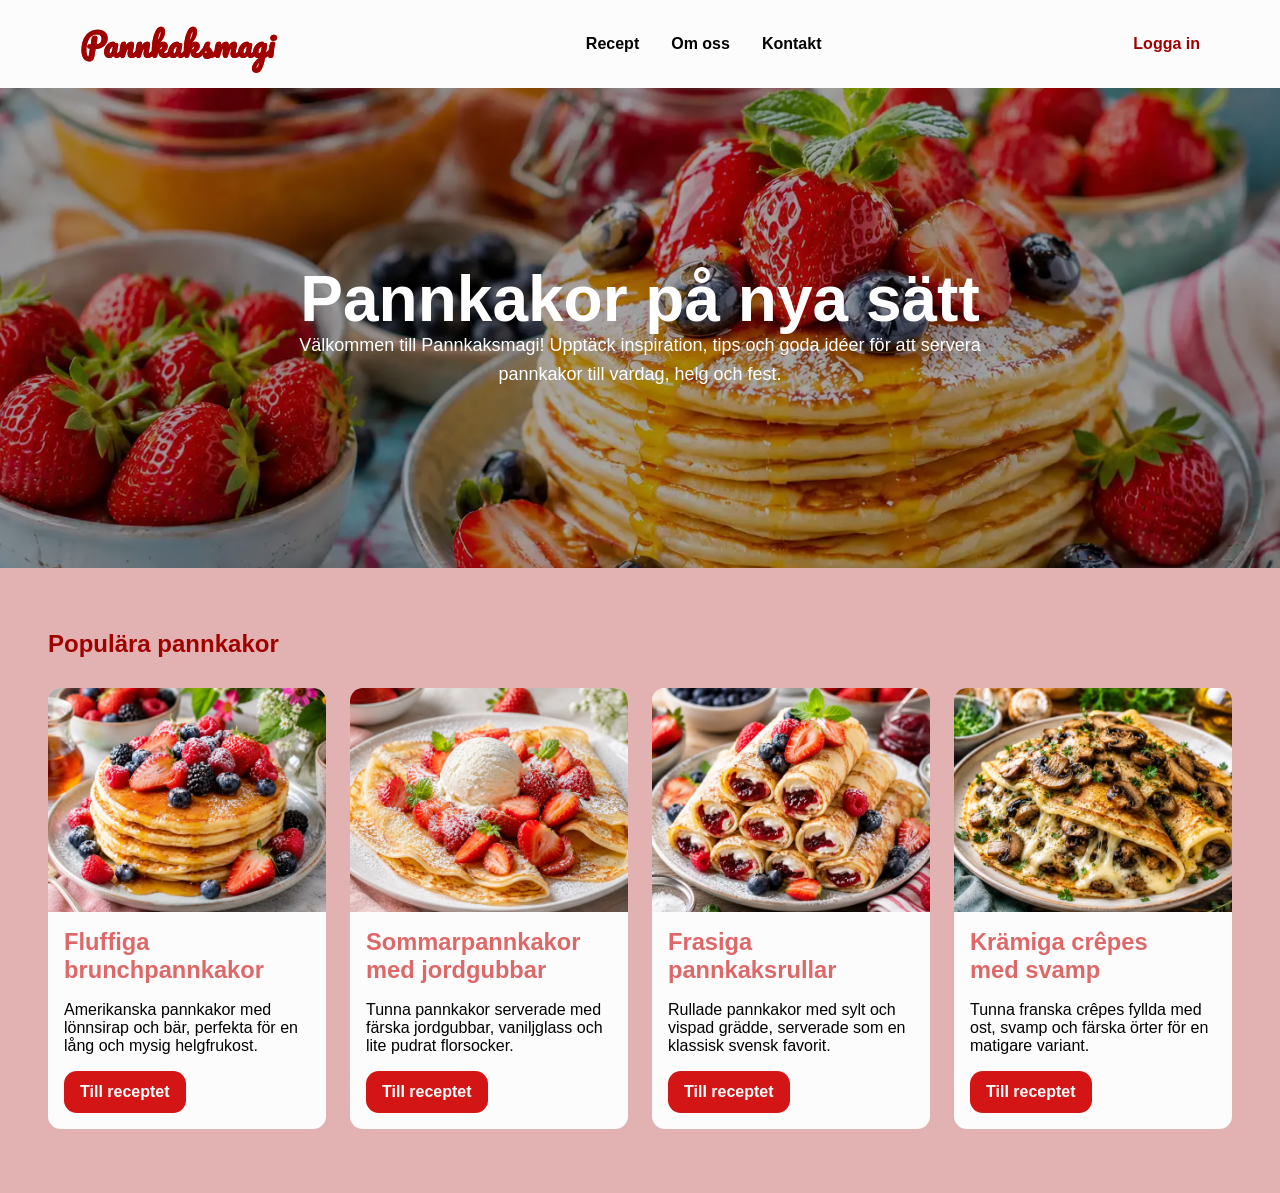
==== index.html @ 8ae3d741 "changed font-family i logo" ====
<!DOCTYPE html>
<html lang="sv">
<head>
    <meta charset="UTF-8">
    <meta name="viewport" content="width=device-width, initial-scale=1.0" />
    <meta name="description" content="Pannkaksmagi ger inspiration och tips på olika sätt att äta pannkakor." />
  <title>Pannkaksmagi</title>
    <link rel="stylesheet" href="style.css" />
  <link href="https://fonts.googleapis.com/css2?family=Open+Sans:wght@400;700&display=swap" rel="stylesheet" />
  <link href="https://fonts.googleapis.com/css2?family=Pacifico&display=swap" rel="stylesheet">
</head>
<body>
    <header class="site-header">
        <nav class="navbar" aria-label="Huvudmeny">
            <a href="index.html" class="logo">Pannkaksmagi</a>

            <ul class="nav-links" role="list">
                <li><a href="recept.html">Recept</a></li>
                <li><a href="#">Om oss</a></li>
                <li><a href="#">Kontakt</a></li>
            </ul>

            <a href="#" class="login-button">Logga in</a>
        </nav>
    </header>

    <main>
        <section class="home-hero">
            <div class="home-hero__content">
                <h1>Pannkakor på nya sätt</h1>
                <p>Välkommen till Pannkaksmagi! Upptäck inspiration, tips och goda idéer för att servera pannkakor till vardag, helg och fest.</p>
            </div>
        </section>

        <section class="popular-section">
            <h2>Populära pannkakor</h2>

            <div class="card-grid">


                <article class="recipe-card">
                    <img src="images/fluffiga-amerikanska.webp" alt="Amerikanska pannkakor med sirap och bär">
                    <div class="recipe-card__content">
                        <h2>Fluffiga brunchpannkakor</h2>
                        <p>Amerikanska pannkakor med lönnsirap och bär, perfekta för en lång och mysig helgfrukost.</p>
                        <a class="card-button" href="recept.html">Till receptet</a>
                    </div>
                </article>

                <article class="recipe-card">
                    <img src="images/sommar-jordgubb.webp" alt="Tunna pannkakor med glass och jordgubbar">
                    <div class="recipe-card__content">
                        <h2>Sommarpannkakor med jordgubbar</h2>
                        <p>Tunna pannkakor serverade med färska jordgubbar, vaniljglass och lite pudrat florsocker.</p>
                        <a class="card-button" href="recept.html">Till receptet</a>
                    </div>
                </article>

                <article class="recipe-card">
                    <img src="images/pannkaksrullar.webp" alt="Rullade pannkakor med sylt och grädde">
                    <div class="recipe-card__content">
                        <h2>Frasiga pannkaksrullar</h2>
                    <p>Rullade pannkakor med sylt och vispad grädde, serverade som en klassisk svensk favorit.</p>
                    <a class="card-button" href="recept.html">Till receptet</a>
                    </div>
                </article>
                
                <article class="recipe-card">
                    <img src="images/crêpes med svamp.webp" alt="Crêpes fyllda med ost och svamp">
                    <div class="recipe-card__content">
                        <h2>Krämiga crêpes med svamp</h2>
                    <p>Tunna franska crêpes fyllda med ost, svamp och färska örter för en matigare variant.</p>
                    <a class="card-button" href="recept.html">Till receptet</a>
                    </div>
                </article>
            </div>
        </section>
    </main>
</body>
</html>
---- style.css ----
/* reset */
*,
*::before,
*::after {
    box-sizing: border-box;
} 

* {
    margin: 0;
    padding: 0;
    /* font: inherit; */
}

/* responsive images */
 /* height: auto; */
img {
    display: block; 
    max-width: 100%;    
    object-fit: cover;  /*bilden fyller sin yta */
}

figure {
  margin: 0;
}

/* don't leave one single word hanging in paragraphs */
p {
    text-wrap: pretty;
}

/* make the rows more balanced so the headings looks nicer */
h1,
h2 {
    text-wrap: balance;
}

/* variables */
:root {
  /* colors */
  --color-background: rgba(161, 0, 0, 0.3);
  --color-white: rgba(252, 252, 252, 1);
  --color-primary: rgba(161, 0, 0, 1);
  --color-intro-bg: rgba(235, 235, 235, 1);
  --color-text: rgba(0, 0, 0, 1);

  /* font */
  --font-family-base: 'Arial', sans-serif;
  /* --font-family-base: 'Roboto', sans-serif; */

  /* font-sizes */
  --font-size-body: 1rem;
  --font-size-h1: 1.75rem;
  --font-size-h2: 1.5rem;

  /* font weights */
  --font-weight-regular: 400; 
  --font-weight-bold: 700;

  /* spacing */
  --spacing-xsmall: 0.625rem;   /*10px*/
  --spacing-small: 1rem;        /*16px*/  
  --spacing-medium: 1.5rem;     /*24px; */  
  --spacing-medium-large: 2rem; /*32px; */
  --spacing-large: 3rem;        /*48px; */
  --spacing-xlarge: 4rem;       /*64px; */

  /* line height */
  --line-height-small: 1;
  --line-height-large: 2rem; /*32px; */

  /* image heights */
  --hero-height-mobile: 300px;
  --hero-height-tablet: 350px;
  --hero-height-desktop: 500px;
  --image-height: 467px;

}

body {
  font-family: var(--font-family-base);
  /* font-family: 'Open Sans', sans-serif; */
  background-color: var(--color-background);
}

.page {
  width: 100%;
  padding-bottom: 4rem;
  /* padding-bottom: 64px; */
}

.recipe {
  width: 100%;
  max-width: 1280px;
  margin: 0 auto;
  background-color: var(--color-white);
}

.hero {
  width: 100%;
  height: var(--hero-height-mobile);
  /* object-fit: cover; */
  border: 1px solid var(--color-white);
}

.content {
  background-color: var(--color-white);
  padding:
    var(--spacing-large) 
    var(--spacing-small) 
    var(--spacing-xlarge) 
    var(--spacing-small);
  /* padding: 3rem 1rem 4rem 1rem; */
  /* padding: 48px 16px 64px 16px; */
  display: flex;
  flex-direction: column;
  gap: var(--spacing-medium);
  /* gap: 24px; */
}

h1 {
  font-weight: var(--font-weight-bold);
  font-size: var(--font-size-h1);
  /* font-size: 28px; */
  line-height: 1;
  letter-spacing: 0;
  color: var(--color-primary);
}

.intro {
  background-color: var(--color-intro-bg);
  padding: var(--spacing-small);
  /* padding: 16px; */
  display: flex;
  /* flex-direction: row; */
  gap: var(--spacing-xsmall);
  /* gap: 10px; */
}

.intro p {
  font-weight: var(--font-weight-regular);
  font-size: var(--font-size-body);
  /* font-size: 16px; */
  line-height: 1;
  letter-spacing: 0;
  color: var(--color-text);
}

h2 {
  font-weight: var(--font-weight-bold);
  font-size: var(--font-size-h2);
  /* font-size: 24px; */
  line-height: 1;
  letter-spacing: 0;
  display: flex;
  align-items: center;
  gap: var(--spacing-small);
  /* gap: 16px; */
}

.portion {
  font-weight: var(--font-weight-regular);
  font-size: var(--font-size-body);
  /* font-size: 16px; */
  line-height: 1;
  letter-spacing: 0;
}

ul {
  padding-left: var(--spacing-medium-large); /*prickar avstånd*/
  /* padding-left: 32px; 2 rem*/
  /* list-style: none;
    padding-left: 0; */
}

li {
  font-weight: var(--font-weight-regular);
  font-size: var(--font-size-body);
  /* font-size: 16px; */
  line-height: 2rem;
  /* line-height: 32px; */
  letter-spacing: 0;
  color: var(--color-text);
}

ol[role='list'] {
  list-style: none;
}

ol {
  padding-left: var(--spacing-medium); /* siffror - avstånd */
  /* padding-left: 24px; */
/* plats för siffror */
}

ol li {
  font-weight: var(--font-weight-regular);
  font-size: var(--font-size-body);
  /* font-size: 16px; */
  line-height: var(--line-height-large);
  /* line-height: 32px; */
  letter-spacing: 0;
  color: var(--color-text);
}

.image-grid {
  display: flex;
  flex-direction: column;
  gap: var(--spacing-medium);
  /* gap: 24px; */
}

.image-grid img {
  width: 100%;
  min-width: 300px;
  height: var(--image-height);
  /* object-fit: cover; */
  display: block;
}



/* Framsida index.html*/
.logo {
  font-family: 'Pacifico', cursive;
  text-decoration: none;
  font-size: 2rem;
  font-weight: 400;

  background: linear-gradient(90deg, #8f1d1d, #c0392b);
  -webkit-background-clip: text;
  background-clip: text;
  color: transparent;


  /* font-family: 'Pacifico', cursive;
  display: flex;
  align-items: center;
  gap: .5rem;
  text-decoration: none;
  font-size: 2rem;
  font-weight: 700;
  background: linear-gradient(
    90deg,
    #8f1d1d,
    #f08c8c
  );

  -webkit-background-clip: text;
  -webkit-text-fill-color: transparent; */
}


.site-header {
  background-color: var(--color-white);
  padding-block: 1rem;
  padding-inline: 1rem;
}

.navbar {
  max-inline-size: 1280px;
  margin-inline: auto;

  display: flex;
  align-items: center;
  justify-content: space-between;

  padding-inline: 2rem;
  /* max-inline-size: 1280px;
  margin-inline: auto;
  display: flex;
  align-items: center;
  gap: 1rem; */
}

.logo,
.login-button,
.nav-links a,
.card-button {
  text-decoration: none;
}

.logo {
  /* flex: 1; */
  color: var(--color-primary);
  font-weight: 700;
  text-decoration: none;
  /* flex: 1;
  font-weight: var(--font-weight-bold);
  color: var(--color-primary);
  font-size: 1.25rem; */
}

.nav-links {
  /* flex: 1; */
  display: flex;
  justify-content: center;
  gap: 2rem;
  list-style: none;
  padding: 0;
  margin: 0;
  /* padding-inline-start: 0; */
  /* margin-block: 0; */

  /* flex: 1;
  display: flex;
  justify-content: center;
  gap: 1.5rem;
  padding-inline-start: 0;
  margin-block: 0; */
}

.nav-links a {
  color: var(--color-text);
  font-weight: var(--font-weight-bold);
  font-weight: 700;
  text-decoration: none;
}

.login-button {
  /* flex: 1; */
  display: flex;
  justify-content: flex-end;
  color: var(--color-primary);
  font-weight: 700;
  text-decoration: none;
  /* flex: 1;
  display: flex;
  justify-content: flex-end;
  color: var(--color-primary);
  font-weight: var(--font-weight-bold); */
}

.home-hero {
  min-block-size: 30rem;
  background-image: linear-gradient(rgba(0, 0, 0, 0.35), rgba(0, 0, 0, 0.35)),
    url("images/home-hero.webp");
  background-size: cover;
  background-position: center;
  display: grid;
  place-items: center;
  padding-inline: 1rem;
  text-align: center;
}

.home-hero__content {
  max-inline-size: 45rem;
  color: white;
}

.home-hero h1 {
  font-size: clamp(2rem, 6vw, 4rem);
  color: white;
}

.home-hero p {
  font-size: 1.125rem;
  line-height: 1.6;
}

.popular-section {
  max-inline-size: 1280px;
  margin-inline: auto;
  padding-block: 4rem;
  padding-inline: 1rem;
}

.popular-section > h2 {
  margin-block-end: 2rem;
  color: var(--color-primary);
}

.card-grid {
  display: grid;
  gap: 1.5rem;
}

.recipe-card {
  background-color: var(--color-white);
  border-radius: 0.8rem;
  overflow: hidden;           /*bilden klipps efter de rundade hörnen*/
}

.recipe-card img {
  inline-size: 100%;
  block-size: 14rem;
  object-fit: cover;
  display: block;
}

.recipe-card__content {
  padding: 1rem;
  display: flex;
  flex-direction: column;
  gap: 1rem;
}

.recipe-card__content h2,
.recipe-card__content p {
  margin-block: 0;
}

.card-button {
  align-self: flex-start;
  /* background-color: var(--color-primary); */
  background-color: rgb(211, 21, 21);
  color: white;
  padding-block: 0.75rem;
  padding-inline: 1rem;
  font-weight: var(--font-weight-bold);
  border-radius: .8rem
}

.recipe-card__content h2 {
  /* color: #8f1d1d; */
  color: #de6868;
  font-size: 1.48rem;
  line-height: 1.2;
  margin-block: 0;
}

@media (min-width: 768px) {
  .hero {
    height: var(--hero-height-tablet);
  }

  .recipe {
    width: 80%;
  }

  /* framsida */
  .card-grid {
    grid-template-columns: repeat(2, 1fr);
  }
}


@media (min-width: 1024px) {
  /* framsida */
  .site-header {
    padding-inline: 3rem;
  }

  .popular-section {
    padding-inline: 3rem;
  }

  .card-grid {
    grid-template-columns: repeat(4, 1fr);
  }


  .recipe {
    max-width: 1280px;
    margin: 0 auto;
  }

  .hero {
    width: 100%;
    height: var(--hero-height-desktop);
    /* object-fit: cover; */
    border: 1px solid var(--color-white);
  }

  .content {
    padding:     
    var(--spacing-large)
    var(--spacing-large)  
    var(--spacing-xlarge) 
    var(--spacing-large) ;
    /* padding: 3rem 3rem 4rem 3rem; */
    /* padding: 48px 48px 64px 48px; */
  }

  .intro {
    flex-direction: column;
  }

  .image-grid {
    display: grid;
    grid-template-columns: repeat(2, 1fr);
    gap: var(--spacing-medium);
    /* gap: 24px; */
  }

  .image-grid img {
    width: 100%;
    height: var(--image-height);
  }
}
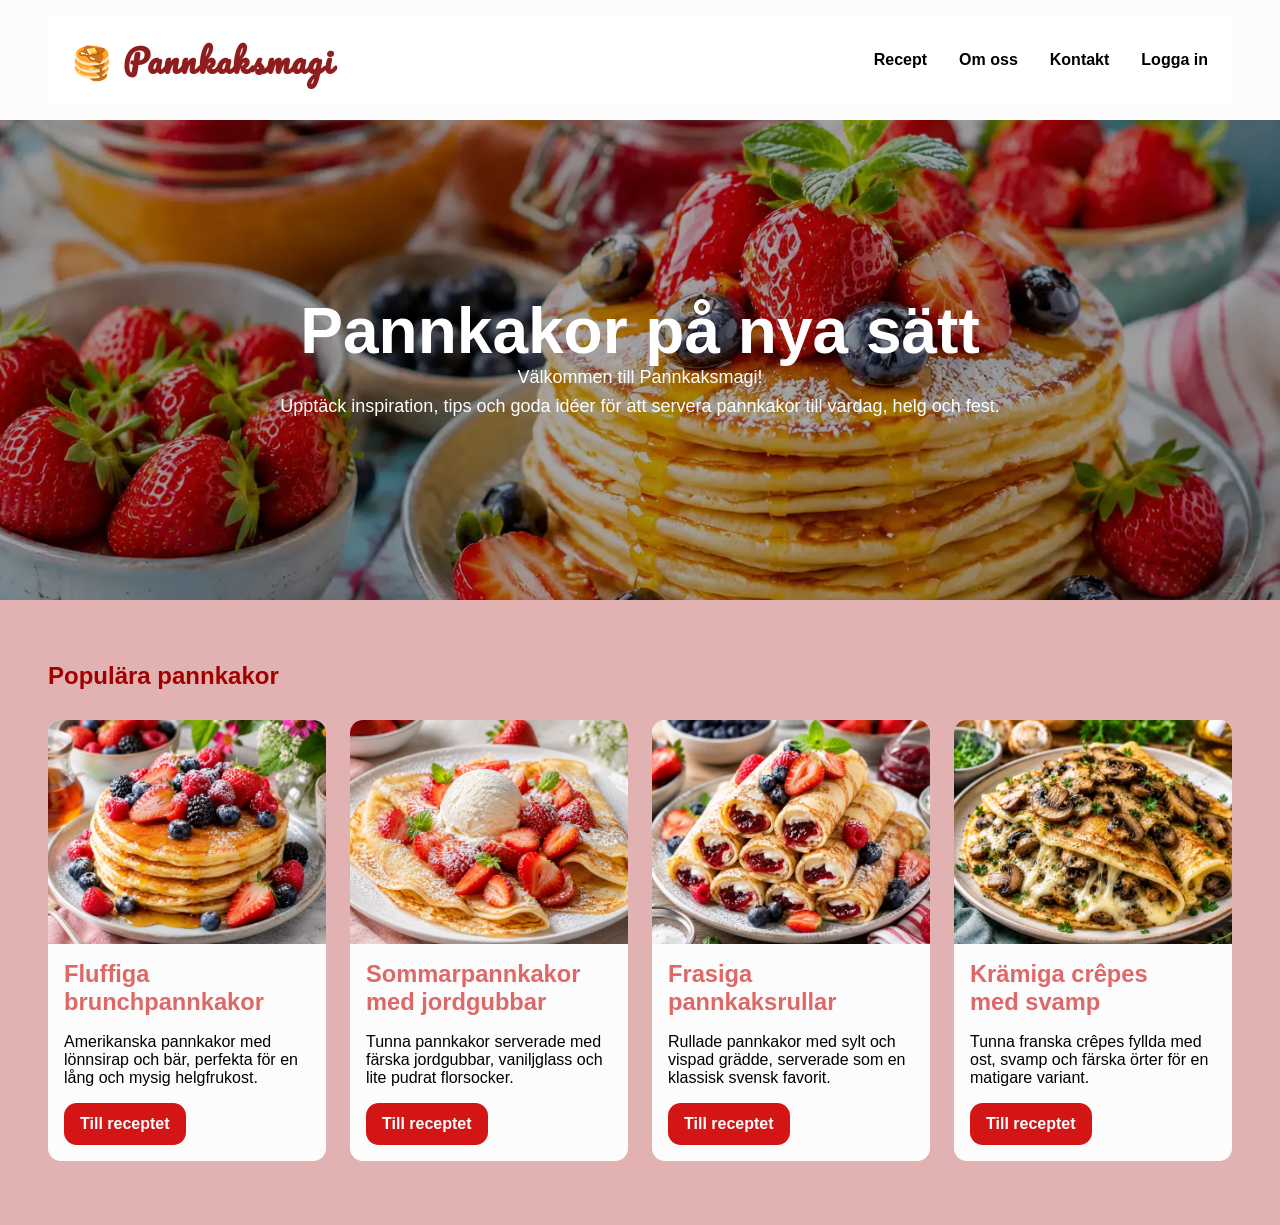
==== commit 5c5b19d8: "changed menu" ====
--- a/index.html
+++ b/index.html
@@ -1,26 +1,39 @@
 <!DOCTYPE html>
 <html lang="sv">
+
 <head>
     <meta charset="UTF-8">
     <meta name="viewport" content="width=device-width, initial-scale=1.0" />
     <meta name="description" content="Pannkaksmagi ger inspiration och tips på olika sätt att äta pannkakor." />
-  <title>Pannkaksmagi</title>
+    <title>Pannkaksmagi</title>
     <link rel="stylesheet" href="style.css" />
-  <link href="https://fonts.googleapis.com/css2?family=Open+Sans:wght@400;700&display=swap" rel="stylesheet" />
-  <link href="https://fonts.googleapis.com/css2?family=Pacifico&display=swap" rel="stylesheet">
+    <link href="https://fonts.googleapis.com/css2?family=Open+Sans:wght@400;700&display=swap" rel="stylesheet" />
+    <link href="https://fonts.googleapis.com/css2?family=Pacifico&display=swap" rel="stylesheet">
 </head>
+
 <body>
     <header class="site-header">
         <nav class="navbar" aria-label="Huvudmeny">
-            <a href="index.html" class="logo">Pannkaksmagi</a>
+
+            <a href="index.html" class="logo">
+                🥞 Pannkaksmagi
+            </a>
+
+            <!-- hidden checkbox -->
+            <input type="checkbox" id="menu-toggle">
+
+            <!-- hamburger icon -->
+            <label for="menu-toggle" class="hamburger">
+                ☰
+            </label>
 
             <ul class="nav-links" role="list">
                 <li><a href="recept.html">Recept</a></li>
                 <li><a href="#">Om oss</a></li>
                 <li><a href="#">Kontakt</a></li>
+                <li><a href="#">Logga in</a></li>
             </ul>
 
-            <a href="#" class="login-button">Logga in</a>
         </nav>
     </header>
 
@@ -28,7 +41,16 @@
         <section class="home-hero">
             <div class="home-hero__content">
                 <h1>Pannkakor på nya sätt</h1>
-                <p>Välkommen till Pannkaksmagi! Upptäck inspiration, tips och goda idéer för att servera pannkakor till vardag, helg och fest.</p>
+                <!-- <div class="hero-text"> -->
+                <!-- <p>Välkommen till Pannkaksmagi!</p>
+                <p>
+                Upptäck inspiration, tips och goda idéer för att servera
+                pannkakor till vardag, helg och fest.
+                </p>
+                </div> -->
+                <p>Välkommen till Pannkaksmagi!</p>
+                <p> Upptäck inspiration, tips och goda idéer för att servera pannkakor till vardag, helg och fest.</p>
+                <!-- <p>Välkommen till Pannkaksmagi! Upptäck inspiration, tips och goda idéer för att servera pannkakor till vardag, helg och fest.</p> -->
             </div>
         </section>
 
@@ -36,8 +58,6 @@
             <h2>Populära pannkakor</h2>
 
             <div class="card-grid">
-
-
                 <article class="recipe-card">
                     <img src="images/fluffiga-amerikanska.webp" alt="Amerikanska pannkakor med sirap och bär">
                     <div class="recipe-card__content">
@@ -60,21 +80,22 @@
                     <img src="images/pannkaksrullar.webp" alt="Rullade pannkakor med sylt och grädde">
                     <div class="recipe-card__content">
                         <h2>Frasiga pannkaksrullar</h2>
-                    <p>Rullade pannkakor med sylt och vispad grädde, serverade som en klassisk svensk favorit.</p>
-                    <a class="card-button" href="recept.html">Till receptet</a>
+                        <p>Rullade pannkakor med sylt och vispad grädde, serverade som en klassisk svensk favorit.</p>
+                        <a class="card-button" href="recept.html">Till receptet</a>
                     </div>
                 </article>
-                
+
                 <article class="recipe-card">
                     <img src="images/crêpes med svamp.webp" alt="Crêpes fyllda med ost och svamp">
                     <div class="recipe-card__content">
                         <h2>Krämiga crêpes med svamp</h2>
-                    <p>Tunna franska crêpes fyllda med ost, svamp och färska örter för en matigare variant.</p>
-                    <a class="card-button" href="recept.html">Till receptet</a>
+                        <p>Tunna franska crêpes fyllda med ost, svamp och färska örter för en matigare variant.</p>
+                        <a class="card-button" href="recept.html">Till receptet</a>
                     </div>
                 </article>
             </div>
         </section>
     </main>
 </body>
+
 </html>
--- a/style.css
+++ b/style.css
@@ -225,12 +225,17 @@
   text-decoration: none;
   font-size: 2rem;
   font-weight: 400;
-
+  color: #8f1d1d;
+  letter-spacing: 0.04em;
+
+  /* font-family: 'Pacifico', cursive;
+  text-decoration: none;
+  font-size: 2rem;
+  font-weight: 400;
   background: linear-gradient(90deg, #8f1d1d, #c0392b);
   -webkit-background-clip: text;
   background-clip: text;
-  color: transparent;
-
+  color: transparent; */
 
   /* font-family: 'Pacifico', cursive;
   display: flex;
@@ -249,6 +254,11 @@
   -webkit-text-fill-color: transparent; */
 }
 
+.hero-text {
+  display: flex;
+  flex-direction: column;
+  gap: .5rem;
+}
 
 .site-header {
   background-color: var(--color-white);
@@ -259,17 +269,21 @@
 .navbar {
   max-inline-size: 1280px;
   margin-inline: auto;
-
   display: flex;
   align-items: center;
   justify-content: space-between;
-
-  padding-inline: 2rem;
+  /* padding-inline: 2rem; */
   /* max-inline-size: 1280px;
   margin-inline: auto;
   display: flex;
   align-items: center;
   gap: 1rem; */
+  position: relative;
+  display: flex;
+  justify-content: space-between;
+  align-items: center;
+  padding: 1rem 1.5rem;
+  background-color: white;
 }
 
 .logo,
@@ -281,13 +295,44 @@
 
 .logo {
   /* flex: 1; */
-  color: var(--color-primary);
+  /* color: var(--color-primary); */
+  font-family: 'Pacifico', cursive;
+  color: #8f1d1d;
   font-weight: 700;
   text-decoration: none;
   /* flex: 1;
   font-weight: var(--font-weight-bold);
   color: var(--color-primary);
   font-size: 1.25rem; */
+}
+
+/* hide checkbox */
+#menu-toggle {
+  display: none;
+}
+
+/* menu */
+
+.nav-links {
+  position: absolute;
+  top: 100%;
+  left: 0;
+  width: 100%;
+  background-color: white;
+  display: none;
+  flex-direction: column;
+  gap: 1rem;
+  padding: 1.5rem;
+  list-style: none;
+  margin: 0;
+}
+
+
+/* hamburger */
+.hamburger {
+  font-size: 2rem;
+  cursor: pointer;
+  color: #8f1d1d;
 }
 
 .nav-links {
@@ -315,6 +360,11 @@
   font-weight: 700;
   text-decoration: none;
 }
+/* show menu when checked */
+#menu-toggle:checked ~ .nav-links {
+  display: flex;
+}
+
 
 .login-button {
   /* flex: 1; */
@@ -431,6 +481,19 @@
   .card-grid {
     grid-template-columns: repeat(2, 1fr);
   }
+  .hamburger {
+    display: none;
+  }
+
+  .nav-links {
+    position: static;
+    width: auto;
+    display: flex;
+    flex-direction: row;
+    align-items: center;
+    padding: 0;
+    background: none;
+  }
 }
 
 
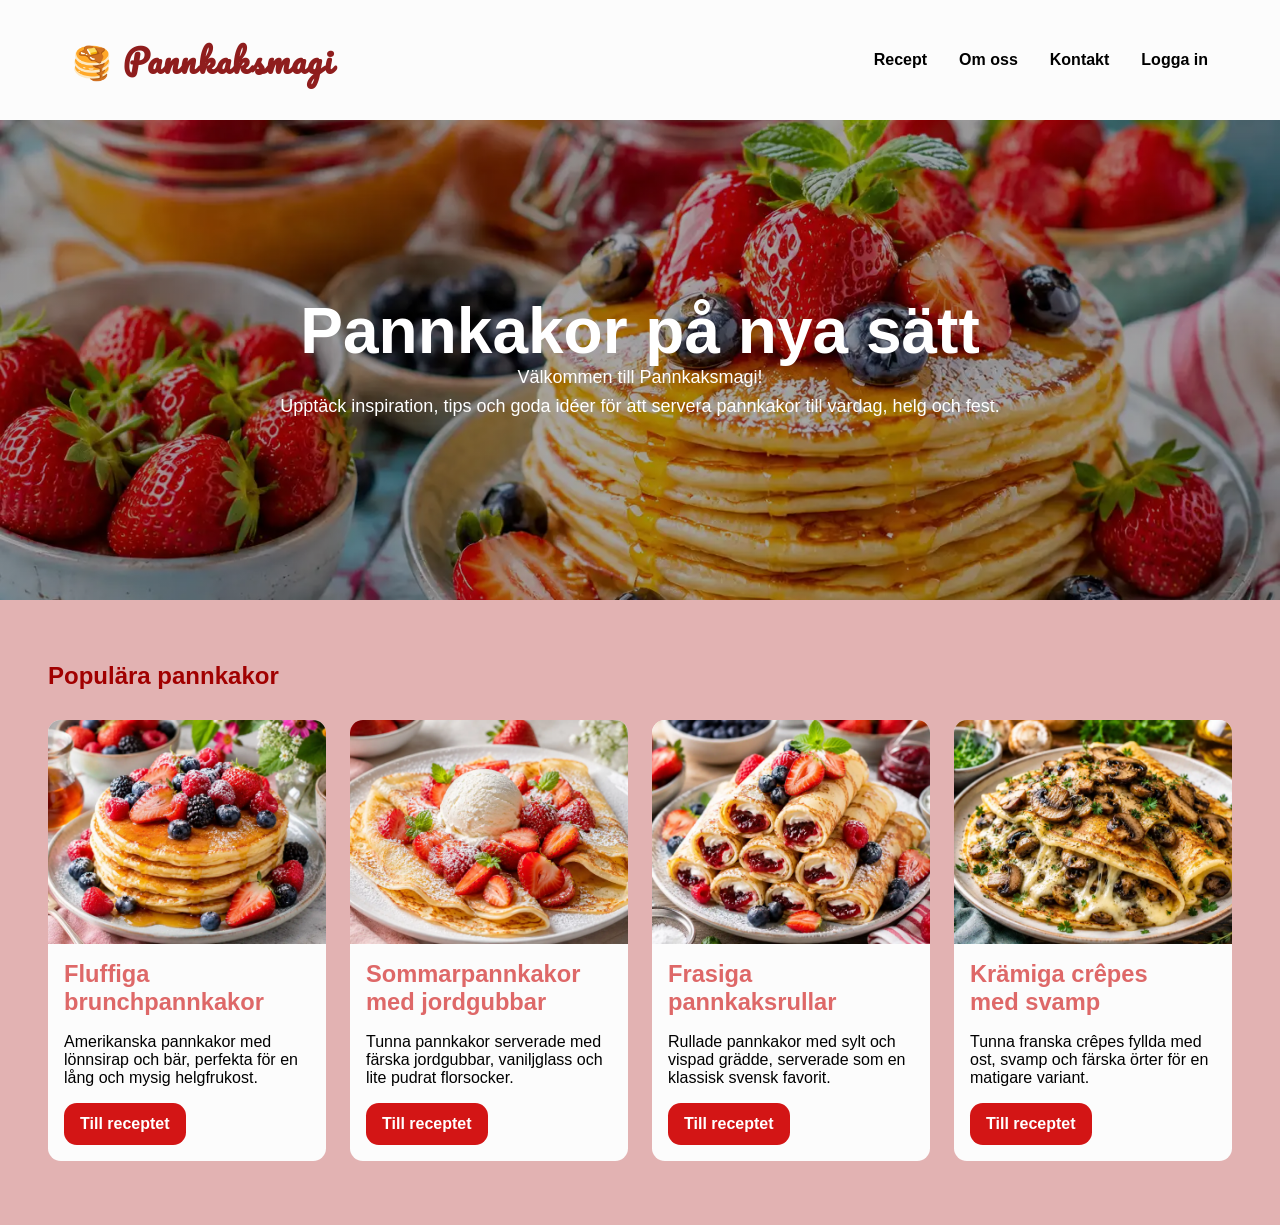
==== commit fef4deba: "added logo icon" ====
--- a/index.html
+++ b/index.html
@@ -14,7 +14,6 @@
 <body>
     <header class="site-header">
         <nav class="navbar" aria-label="Huvudmeny">
-
             <a href="index.html" class="logo">
                 🥞 Pannkaksmagi
             </a>
@@ -33,7 +32,6 @@
                 <li><a href="#">Kontakt</a></li>
                 <li><a href="#">Logga in</a></li>
             </ul>
-
         </nav>
     </header>
 
@@ -59,7 +57,7 @@
 
             <div class="card-grid">
                 <article class="recipe-card">
-                    <img src="images/fluffiga-amerikanska.webp" alt="Amerikanska pannkakor med sirap och bär">
+                    <img src="images/fluffiga-amerikanska.webp" loading="lazy" alt="Amerikanska pannkakor med sirap och bär">
                     <div class="recipe-card__content">
                         <h2>Fluffiga brunchpannkakor</h2>
                         <p>Amerikanska pannkakor med lönnsirap och bär, perfekta för en lång och mysig helgfrukost.</p>
@@ -68,7 +66,7 @@
                 </article>
 
                 <article class="recipe-card">
-                    <img src="images/sommar-jordgubb.webp" alt="Tunna pannkakor med glass och jordgubbar">
+                    <img src="images/sommar-jordgubb.webp" loading="lazy" alt="Tunna pannkakor med glass och jordgubbar">
                     <div class="recipe-card__content">
                         <h2>Sommarpannkakor med jordgubbar</h2>
                         <p>Tunna pannkakor serverade med färska jordgubbar, vaniljglass och lite pudrat florsocker.</p>
@@ -77,7 +75,7 @@
                 </article>
 
                 <article class="recipe-card">
-                    <img src="images/pannkaksrullar.webp" alt="Rullade pannkakor med sylt och grädde">
+                    <img src="images/pannkaksrullar.webp" loading="lazy" alt="Rullade pannkakor med sylt och grädde">
                     <div class="recipe-card__content">
                         <h2>Frasiga pannkaksrullar</h2>
                         <p>Rullade pannkakor med sylt och vispad grädde, serverade som en klassisk svensk favorit.</p>
@@ -86,7 +84,7 @@
                 </article>
 
                 <article class="recipe-card">
-                    <img src="images/crêpes med svamp.webp" alt="Crêpes fyllda med ost och svamp">
+                    <img src="images/crêpes med svamp.webp" loading="lazy" alt="Crêpes fyllda med ost och svamp">
                     <div class="recipe-card__content">
                         <h2>Krämiga crêpes med svamp</h2>
                         <p>Tunna franska crêpes fyllda med ost, svamp och färska örter för en matigare variant.</p>
--- a/style.css
+++ b/style.css
@@ -262,28 +262,19 @@
 
 .site-header {
   background-color: var(--color-white);
-  padding-block: 1rem;
-  padding-inline: 1rem;
+  padding-block: 1rem;  /*istället för padding-top och padding-bottom */
+  padding-inline: 1rem; /*istället för padding-left och padding-right */
 }
 
 .navbar {
-  max-inline-size: 1280px;
-  margin-inline: auto;
-  display: flex;
-  align-items: center;
-  justify-content: space-between;
-  /* padding-inline: 2rem; */
-  /* max-inline-size: 1280px;
-  margin-inline: auto;
-  display: flex;
-  align-items: center;
-  gap: 1rem; */
+  max-inline-size: 1280px;  /*istället för max-width */
+  margin-inline: auto;  /*för att centrera innehållet horisontellt */
   position: relative;
   display: flex;
   justify-content: space-between;
   align-items: center;
-  padding: 1rem 1.5rem;
-  background-color: white;
+  padding-block: 1rem;
+  padding-inline: 1.5rem;
 }
 
 .logo,
@@ -312,19 +303,21 @@
 }
 
 /* menu */
-
 .nav-links {
   position: absolute;
-  top: 100%;
-  left: 0;
-  width: 100%;
-  background-color: white;
+  inset-block-start: 100%;
+  inset-inline-start: 0;
+  inline-size: 100%;
   display: none;
   flex-direction: column;
-  gap: 1rem;
-  padding: 1.5rem;
+  gap: 0.5rem;
   list-style: none;
   margin: 0;
+  padding-block: 1rem;
+  padding-inline: 2rem;
+  background-color: white;
+  box-shadow: 0 8px 20px rgba(0, 0, 0, 0.12);
+  z-index: 100;
 }
 
 
@@ -335,36 +328,18 @@
   color: #8f1d1d;
 }
 
-.nav-links {
-  /* flex: 1; */
-  display: flex;
-  justify-content: center;
-  gap: 2rem;
-  list-style: none;
-  padding: 0;
-  margin: 0;
-  /* padding-inline-start: 0; */
-  /* margin-block: 0; */
-
-  /* flex: 1;
-  display: flex;
-  justify-content: center;
-  gap: 1.5rem;
-  padding-inline-start: 0;
-  margin-block: 0; */
-}
-
 .nav-links a {
-  color: var(--color-text);
-  font-weight: var(--font-weight-bold);
+  display: block;
+  padding-block: 0.5rem;
+  color: black;
+  text-decoration: none;
   font-weight: 700;
-  text-decoration: none;
-}
+}
+
 /* show menu when checked */
 #menu-toggle:checked ~ .nav-links {
   display: flex;
 }
-
 
 .login-button {
   /* flex: 1; */
@@ -427,7 +402,7 @@
 .recipe-card {
   background-color: var(--color-white);
   border-radius: 0.8rem;
-  overflow: hidden;           /*bilden klipps efter de rundade hörnen*/
+  overflow: hidden;         /*bilden klipps efter de rundade hörnen*/
 }
 
 .recipe-card img {
@@ -487,12 +462,14 @@
 
   .nav-links {
     position: static;
-    width: auto;
+    inline-size: auto;
     display: flex;
     flex-direction: row;
     align-items: center;
+    gap: 2rem;
     padding: 0;
     background: none;
+    box-shadow: none;
   }
 }
 
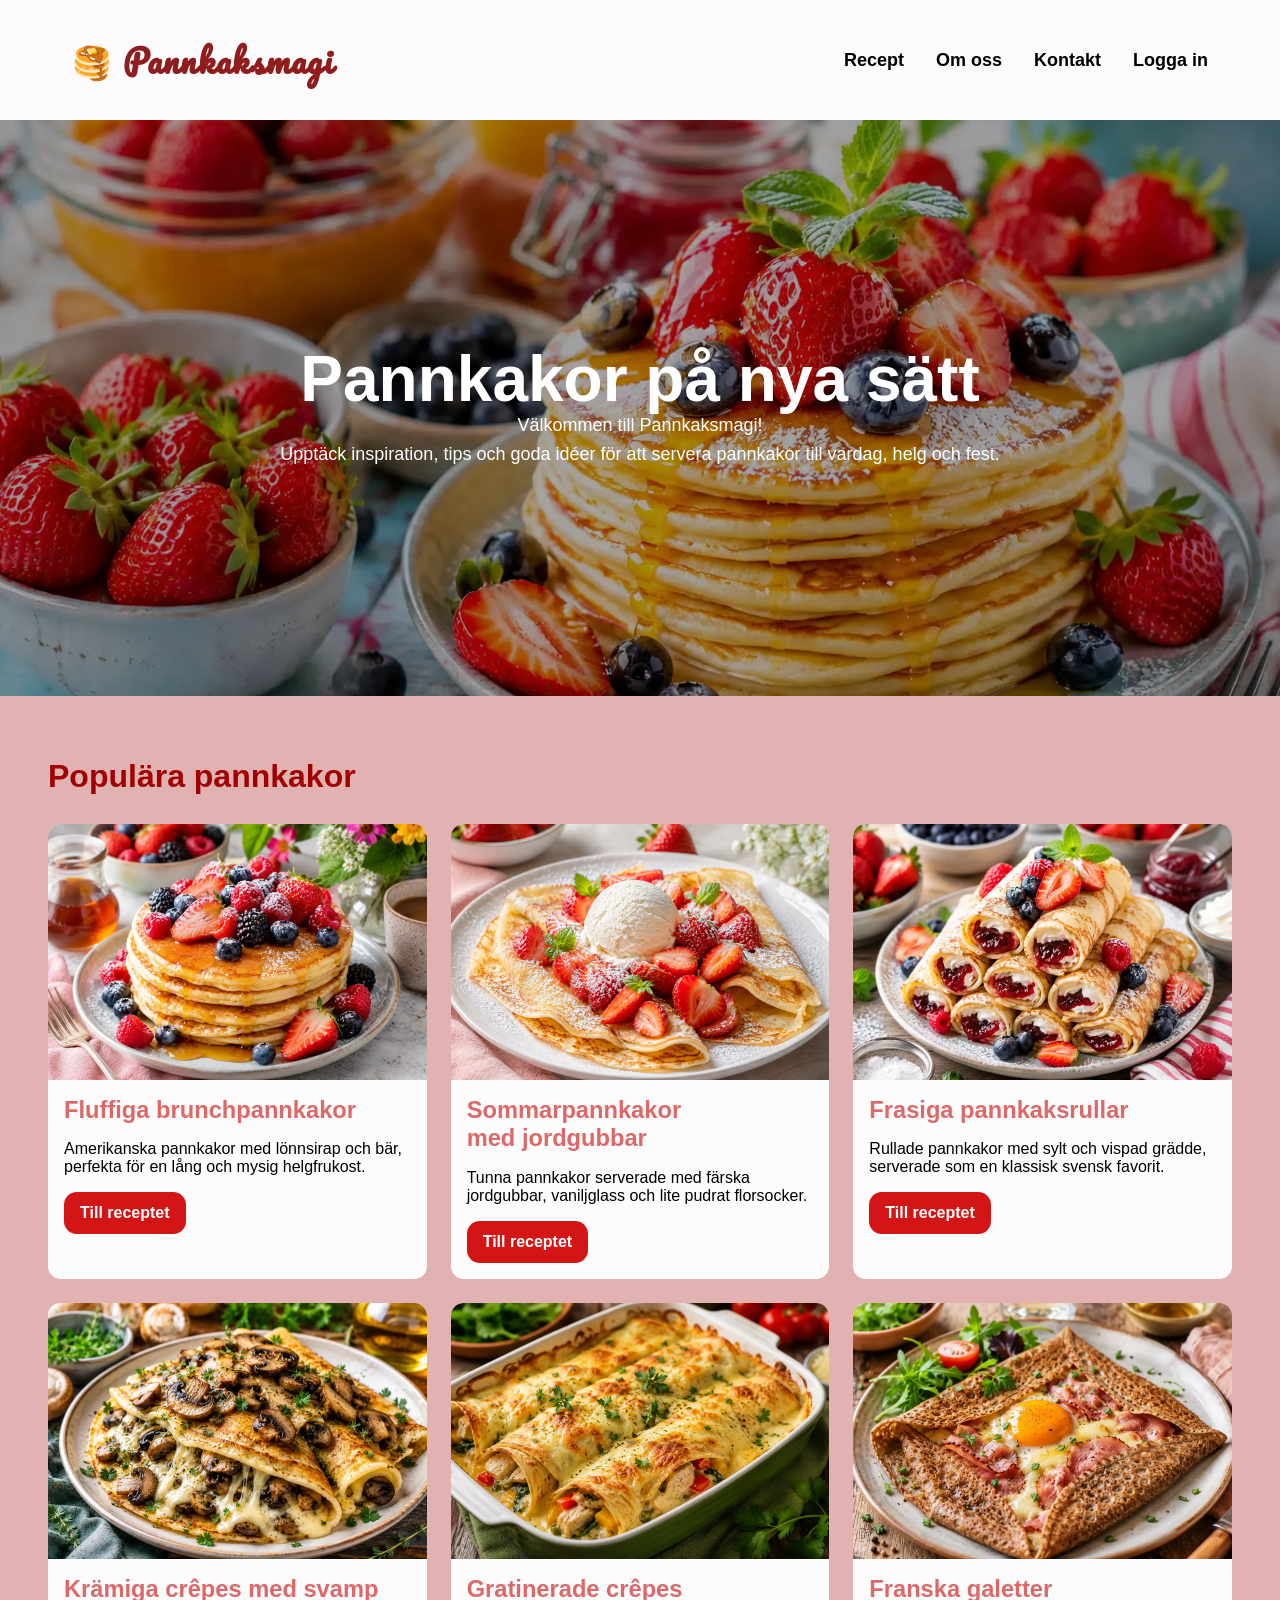
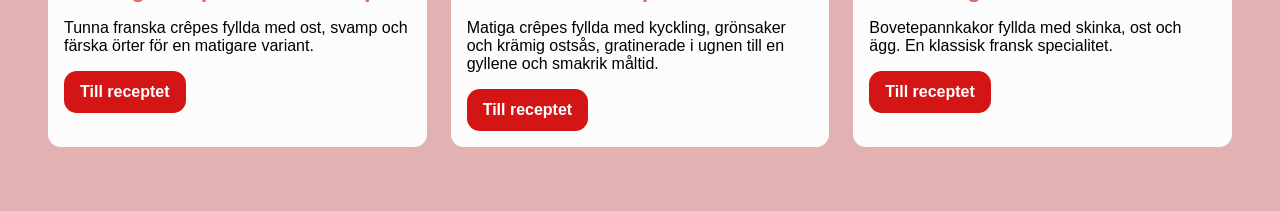
==== commit f125e2f3: "added clamp min max" ====
--- a/index.html
+++ b/index.html
@@ -54,7 +54,7 @@
 
         <section class="popular-section">
             <h2>Populära pannkakor</h2>
-
+        
             <div class="card-grid">
                 <article class="recipe-card">
                     <img src="images/fluffiga-amerikanska.webp" loading="lazy" alt="Amerikanska pannkakor med sirap och bär">
@@ -64,7 +64,7 @@
                         <a class="card-button" href="recept.html">Till receptet</a>
                     </div>
                 </article>
-
+        
                 <article class="recipe-card">
                     <img src="images/sommar-jordgubb.webp" loading="lazy" alt="Tunna pannkakor med glass och jordgubbar">
                     <div class="recipe-card__content">
@@ -73,7 +73,7 @@
                         <a class="card-button" href="recept.html">Till receptet</a>
                     </div>
                 </article>
-
+        
                 <article class="recipe-card">
                     <img src="images/pannkaksrullar.webp" loading="lazy" alt="Rullade pannkakor med sylt och grädde">
                     <div class="recipe-card__content">
@@ -82,12 +82,30 @@
                         <a class="card-button" href="recept.html">Till receptet</a>
                     </div>
                 </article>
-
+        
                 <article class="recipe-card">
                     <img src="images/crêpes med svamp.webp" loading="lazy" alt="Crêpes fyllda med ost och svamp">
                     <div class="recipe-card__content">
                         <h2>Krämiga crêpes med svamp</h2>
                         <p>Tunna franska crêpes fyllda med ost, svamp och färska örter för en matigare variant.</p>
+                        <a class="card-button" href="recept.html">Till receptet</a>
+                    </div>
+                </article>
+        
+                <article class="recipe-card">
+                    <img src="images/Gratinerade crêpes.webp" loading="lazy" alt="Gratinerade crêpes med kyckling, ostsås och grönsaker">
+                    <div class="recipe-card__content">
+                        <h2>Gratinerade crêpes</h2>
+                        <p>Matiga crêpes fyllda med kyckling, grönsaker och krämig ostsås, gratinerade i ugnen till en gyllene och smakrik måltid.</p>
+                        <a class="card-button" href="recept.html">Till receptet</a>
+                    </div>
+                </article>
+        
+                <article class="recipe-card">
+                    <img src="images/Franska galetter.webp" loading="lazy" alt="Franska galetter med skinka, ost och ägg">
+                    <div class="recipe-card__content">
+                        <h2>Franska galetter</h2>
+                        <p>Bovetepannkakor fyllda med skinka, ost och ägg. En klassisk fransk specialitet.</p>
                         <a class="card-button" href="recept.html">Till receptet</a>
                     </div>
                 </article>
--- a/style.css
+++ b/style.css
@@ -47,14 +47,28 @@
   --font-family-base: 'Arial', sans-serif;
   /* --font-family-base: 'Roboto', sans-serif; */
 
+
+  /* fluid font sizes */
+  --font-size-body: clamp(1rem, 1.5vw, 1.125rem); /* Responsiv textstorlek mellan 16px och 18px, 1,5% av skärmens bredd*/
+  --font-size-h1: clamp(1.75rem, 5vw, 4rem);
+  --font-size-h2: clamp(1.5rem, 3vw, 2rem); /* Responsiv rubrikstorlek mellan 24px och 32px */
+
   /* font-sizes */
-  --font-size-body: 1rem;
+  /* --font-size-body: 1rem;
   --font-size-h1: 1.75rem;
-  --font-size-h2: 1.5rem;
+  --font-size-h2: 1.5rem; */
 
   /* font weights */
   --font-weight-regular: 400; 
   --font-weight-bold: 700;
+
+    /* fluid spacing */
+  /* --section-padding: clamp(2rem, 6vw, 4rem); */
+  --content-padding-inline: clamp(1rem, 5vw, 3rem); /* Responsiv sidopadding som växer mellan mobil och desktop */
+  --content-padding-block: clamp(2rem, 6vw, 4rem);  /* Responsiv topp- och bottenpadding */
+
+    /* fluid hero heights */
+  --hero-height: clamp(18.75rem, 45vw, 31.25rem); /* Responsiv hero-höjd mellan 300px och 500px */
 
   /* spacing */
   --spacing-xsmall: 0.625rem;   /*10px*/
@@ -65,14 +79,15 @@
   --spacing-xlarge: 4rem;       /*64px; */
 
   /* line height */
-  --line-height-small: 1;
-  --line-height-large: 2rem; /*32px; */
+  --line-height-small: 1; /* Enke/kompakt radhöjd utan extra mellanrum */
+  --line-height-large: 2rem; /*32px; Större/luftigare radhöjd för bättre läsbarhet */
 
   /* image heights */
-  --hero-height-mobile: 300px;
+  /* --hero-height: clamp(18.75rem, 45vw, 31.25rem); */
+  /* --hero-height-mobile: 300px;
   --hero-height-tablet: 350px;
-  --hero-height-desktop: 500px;
-  --image-height: 467px;
+  --hero-height-desktop: 500px; */
+  /* --image-height: 467px; */
 
 }
 
@@ -97,24 +112,28 @@
 
 .hero {
   width: 100%;
-  height: var(--hero-height-mobile);
-  /* object-fit: cover; */
+  height: var(--hero-height);
   border: 1px solid var(--color-white);
+
+  /* height: var(--hero-height-mobile); */
 }
 
 .content {
   background-color: var(--color-white);
-  padding:
+  padding-inline: var(--content-padding-inline);/* Responsiv padding som växer mellan mobil och desktop */
+  padding-block: var(--content-padding-block);
+  /* padding-block: var(--section-padding); */
+  flex-direction: column;
+  display: flex;
+  gap: var(--spacing-medium);
+  /* gap: 24px; */
+  /* padding:
     var(--spacing-large) 
     var(--spacing-small) 
     var(--spacing-xlarge) 
-    var(--spacing-small);
+    var(--spacing-small); */
   /* padding: 3rem 1rem 4rem 1rem; */
   /* padding: 48px 16px 64px 16px; */
-  display: flex;
-  flex-direction: column;
-  gap: var(--spacing-medium);
-  /* gap: 24px; */
 }
 
 h1 {
@@ -166,7 +185,7 @@
 }
 
 ul {
-  padding-left: var(--spacing-medium-large); /*prickar avstånd*/
+  padding-left: var(--spacing-medium-large); /*prickar - avstånd*/
   /* padding-left: 32px; 2 rem*/
   /* list-style: none;
     padding-left: 0; */
@@ -182,9 +201,9 @@
   color: var(--color-text);
 }
 
-ol[role='list'] {
+/* ol[role='list'] {
   list-style: none;
-}
+} */
 
 ol {
   padding-left: var(--spacing-medium); /* siffror - avstånd */
@@ -277,6 +296,12 @@
   padding-inline: 1.5rem;
 }
 
+.recipe,
+.popular-section,
+.navbar {
+  max-inline-size: min(100%, 1280px); /*använd aldrig mer än 1280px men låt passa mindre skärmar */
+}
+
 .logo,
 .login-button,
 .nav-links a,
@@ -305,9 +330,9 @@
 /* menu */
 .nav-links {
   position: absolute;
-  inset-block-start: 100%;
+  inset-block-start: 100%;  /* Placerar menyn direkt under navbaren */
   inset-inline-start: 0;
-  inline-size: 100%;
+  inline-size: 100%;  /* Elementet fyller hela bredden */
   display: none;
   flex-direction: column;
   gap: 0.5rem;
@@ -356,19 +381,20 @@
 }
 
 .home-hero {
-  min-block-size: 30rem;
+  min-block-size: clamp(24rem, 60vw, 36rem); /* Hero-sektions höjd: minst 24rem, växer med viewporten, max 36rem */
+  /* min-block-size: 30rem; */
   background-image: linear-gradient(rgba(0, 0, 0, 0.35), rgba(0, 0, 0, 0.35)),
     url("images/home-hero.webp");
   background-size: cover;
   background-position: center;
   display: grid;
-  place-items: center;
+  place-items: center;  /* Centrerar innehållet horisontellt och vertikalt */
   padding-inline: 1rem;
   text-align: center;
 }
 
 .home-hero__content {
-  max-inline-size: 45rem;
+  max-inline-size: 45rem; /* Begränsar textbredden för bättre läsbarhet */
   color: white;
 }
 
@@ -384,7 +410,7 @@
 
 .popular-section {
   max-inline-size: 1280px;
-  margin-inline: auto;
+  margin-inline: auto;  /* Centrerar elementet horisontellt */
   padding-block: 4rem;
   padding-inline: 1rem;
 }
@@ -407,10 +433,11 @@
 
 .recipe-card img {
   inline-size: 100%;
-  block-size: 14rem;
+  block-size: clamp(12rem, 25vw, 16rem);  /* Responsiv bildhöjd för kort */
+  /* block-size: 14rem; */
   object-fit: cover;
-  display: block;
-}
+  display: block; 
+} 
 
 .recipe-card__content {
   padding: 1rem;
@@ -444,9 +471,9 @@
 }
 
 @media (min-width: 768px) {
-  .hero {
+  /* .hero {
     height: var(--hero-height-tablet);
-  }
+  } */
 
   .recipe {
     width: 80%;
@@ -485,7 +512,7 @@
   }
 
   .card-grid {
-    grid-template-columns: repeat(4, 1fr);
+    grid-template-columns: repeat(3, 1fr);
   }
 
 
@@ -494,12 +521,12 @@
     margin: 0 auto;
   }
 
-  .hero {
+  /* .hero {
     width: 100%;
     height: var(--hero-height-desktop);
-    /* object-fit: cover; */
+    object-fit: cover;
     border: 1px solid var(--color-white);
-  }
+  } */
 
   .content {
     padding:     
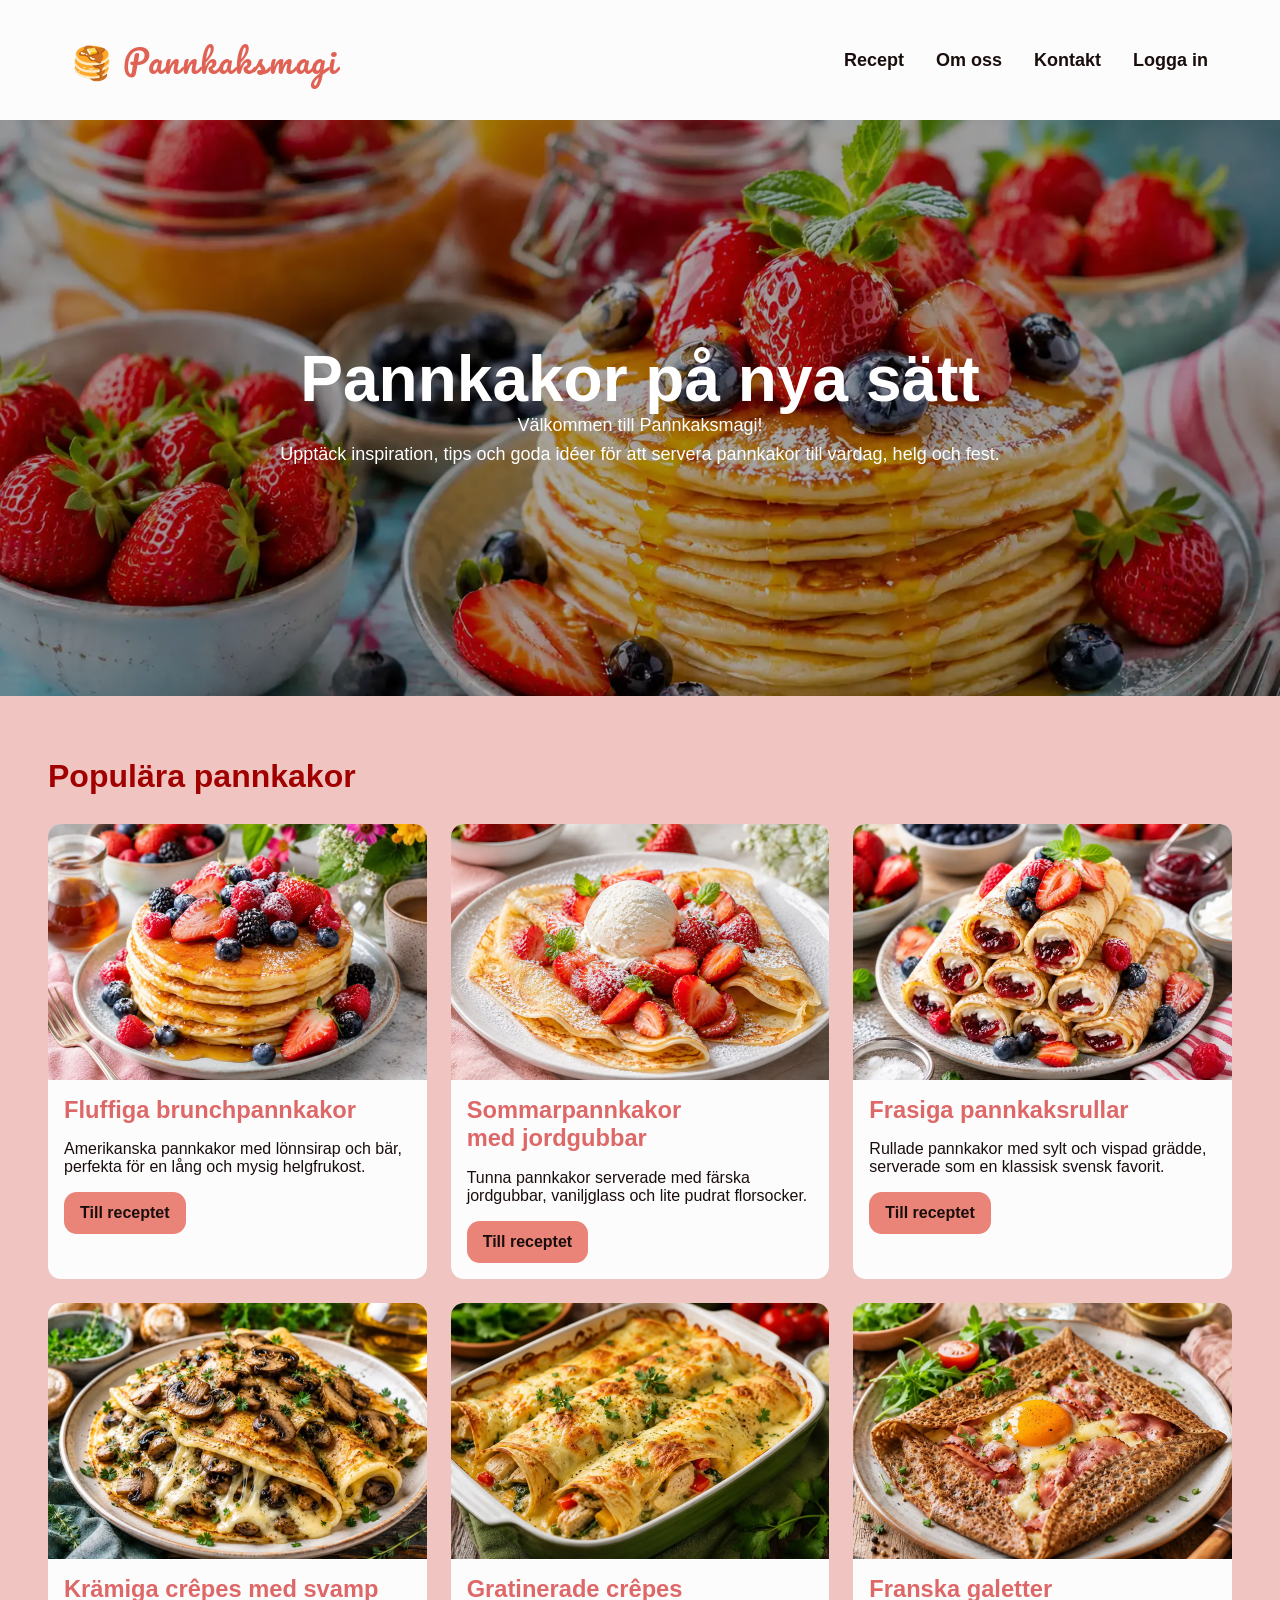
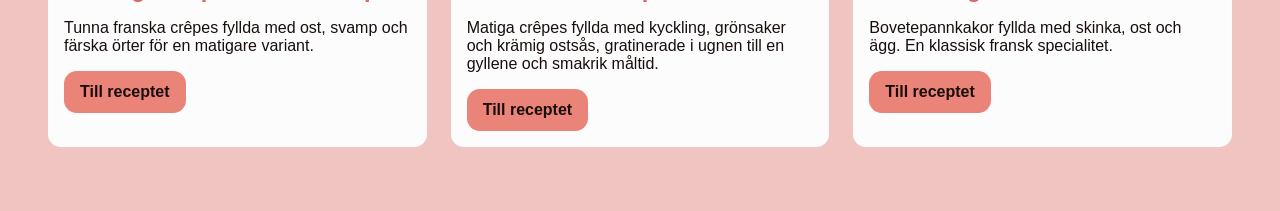
==== commit 28a75c7d: "add new cards" ====
--- a/index.html
+++ b/index.html
@@ -39,16 +39,8 @@
         <section class="home-hero">
             <div class="home-hero__content">
                 <h1>Pannkakor på nya sätt</h1>
-                <!-- <div class="hero-text"> -->
-                <!-- <p>Välkommen till Pannkaksmagi!</p>
-                <p>
-                Upptäck inspiration, tips och goda idéer för att servera
-                pannkakor till vardag, helg och fest.
-                </p>
-                </div> -->
                 <p>Välkommen till Pannkaksmagi!</p>
                 <p> Upptäck inspiration, tips och goda idéer för att servera pannkakor till vardag, helg och fest.</p>
-                <!-- <p>Välkommen till Pannkaksmagi! Upptäck inspiration, tips och goda idéer för att servera pannkakor till vardag, helg och fest.</p> -->
             </div>
         </section>
 
--- a/style.css
+++ b/style.css
@@ -49,6 +49,7 @@
 
 
   /* fluid font sizes */
+  /* 1.5vw = 1,5% av viewportens/skärmens bredd */
   --font-size-body: clamp(1rem, 1.5vw, 1.125rem); /* Responsiv textstorlek mellan 16px och 18px, 1,5% av skärmens bredd*/
   --font-size-h1: clamp(1.75rem, 5vw, 4rem);
   --font-size-h2: clamp(1.5rem, 3vw, 2rem); /* Responsiv rubrikstorlek mellan 24px och 32px */
@@ -62,12 +63,12 @@
   --font-weight-regular: 400; 
   --font-weight-bold: 700;
 
-    /* fluid spacing */
+  /* fluid spacing */
   /* --section-padding: clamp(2rem, 6vw, 4rem); */
   --content-padding-inline: clamp(1rem, 5vw, 3rem); /* Responsiv sidopadding som växer mellan mobil och desktop */
   --content-padding-block: clamp(2rem, 6vw, 4rem);  /* Responsiv topp- och bottenpadding */
 
-    /* fluid hero heights */
+  /* fluid hero heights */
   --hero-height: clamp(18.75rem, 45vw, 31.25rem); /* Responsiv hero-höjd mellan 300px och 500px */
 
   /* spacing */
@@ -89,12 +90,35 @@
   --hero-height-desktop: 500px; */
   /* --image-height: 467px; */
 
+
+  /* main color system in oklch */
+
+  --color-brand: oklch(65% 0.16 28);
+  /* --color-brand: oklch(45% 0.18 28); */
+  --color-background: oklch(86% 0.05 25);
+  --color-surface: oklch(99% 0.01 25);
+  --color-text: oklch(18% 0.02 25);
+
+  /* colors created from main brand color */
+  --color-brand-light: color-mix(in oklch, var(--color-brand), white 35%);
+  --color-brand-dark: color-mix(in oklch, var(--color-brand), black 20%);
+  --color-brand-soft: color-mix(in oklch, var(--color-brand), white 80%);
+  
+  /* --color-intro-bg: color-mix(in oklch, lightgray 60%, var(--color-brand) 1%);  */
+
+  /* card-button */
+  --button-bg: var(--color-brand);
+  --button-bg: color-mix(in oklch, var(--color-brand), white 20%);
+  --button-bg-hover: color-mix(in oklch, var(--button-bg), black 10%);
+  /* --button-text: contrast-color(var(--button-bg), white, black); fungerar inte i min webbläsare */
+
 }
 
 body {
   font-family: var(--font-family-base);
   /* font-family: 'Open Sans', sans-serif; */
   background-color: var(--color-background);
+  color: var(--color-text);
 }
 
 .page {
@@ -138,7 +162,7 @@
 
 h1 {
   font-weight: var(--font-weight-bold);
-  font-size: var(--font-size-h1);
+  font-size: var(--font-size-h2);
   /* font-size: 28px; */
   line-height: 1;
   letter-spacing: 0;
@@ -157,7 +181,7 @@
 
 .intro p {
   font-weight: var(--font-weight-regular);
-  font-size: var(--font-size-body);
+  font-size: var(--font-size-h1);
   /* font-size: 16px; */
   line-height: 1;
   letter-spacing: 0;
@@ -239,44 +263,12 @@
 
 
 /* Framsida index.html*/
-.logo {
-  font-family: 'Pacifico', cursive;
-  text-decoration: none;
-  font-size: 2rem;
-  font-weight: 400;
-  color: #8f1d1d;
-  letter-spacing: 0.04em;
-
-  /* font-family: 'Pacifico', cursive;
-  text-decoration: none;
-  font-size: 2rem;
-  font-weight: 400;
-  background: linear-gradient(90deg, #8f1d1d, #c0392b);
-  -webkit-background-clip: text;
-  background-clip: text;
-  color: transparent; */
-
-  /* font-family: 'Pacifico', cursive;
-  display: flex;
-  align-items: center;
-  gap: .5rem;
-  text-decoration: none;
-  font-size: 2rem;
-  font-weight: 700;
-  background: linear-gradient(
-    90deg,
-    #8f1d1d,
-    #f08c8c
-  );
-
-  -webkit-background-clip: text;
-  -webkit-text-fill-color: transparent; */
-}
-
-.hero-text {
-  display: flex;
-  flex-direction: column;
-  gap: .5rem;
+
+.site-header,
+.recipe,
+.content,
+.recipe-card {
+  background-color: var(--color-surface);
 }
 
 .site-header {
@@ -314,12 +306,16 @@
   /* color: var(--color-primary); */
   font-family: 'Pacifico', cursive;
   color: #8f1d1d;
-  font-weight: 700;
+  font-weight: 500;
   text-decoration: none;
-  /* flex: 1;
-  font-weight: var(--font-weight-bold);
-  color: var(--color-primary);
-  font-size: 1.25rem; */
+  letter-spacing: 0.05em;
+  font-size: 2rem;
+}
+
+.logo,
+h1,
+.popular-section > h2 {
+  color: var(--color-brand);
 }
 
 /* hide checkbox */
@@ -345,20 +341,24 @@
   z-index: 100;
 }
 
-
-/* hamburger */
-.hamburger {
-  font-size: 2rem;
-  cursor: pointer;
-  color: #8f1d1d;
-}
-
 .nav-links a {
   display: block;
   padding-block: 0.5rem;
   color: black;
   text-decoration: none;
   font-weight: 700;
+  color: var(--color-text);
+
+  &:hover {
+    color: var(--color-brand);
+  }
+}
+
+/* hamburger */
+.hamburger {
+  font-size: 2rem;
+  cursor: pointer;
+  color: #8f1d1d;
 }
 
 /* show menu when checked */
@@ -454,12 +454,20 @@
 .card-button {
   align-self: flex-start;
   /* background-color: var(--color-primary); */
-  background-color: rgb(211, 21, 21);
-  color: white;
+  /* background-color: rgb(211, 21, 21); */
+  /* color: white; */
   padding-block: 0.75rem;
   padding-inline: 1rem;
   font-weight: var(--font-weight-bold);
-  border-radius: .8rem
+  border-radius: .8rem;
+
+  background-color: var(--button-bg);
+  color: var(--button-text);
+
+  &:hover {
+    background-color: var(--button-bg);
+    color: white;
+  }
 }
 
 .recipe-card__content h2 {
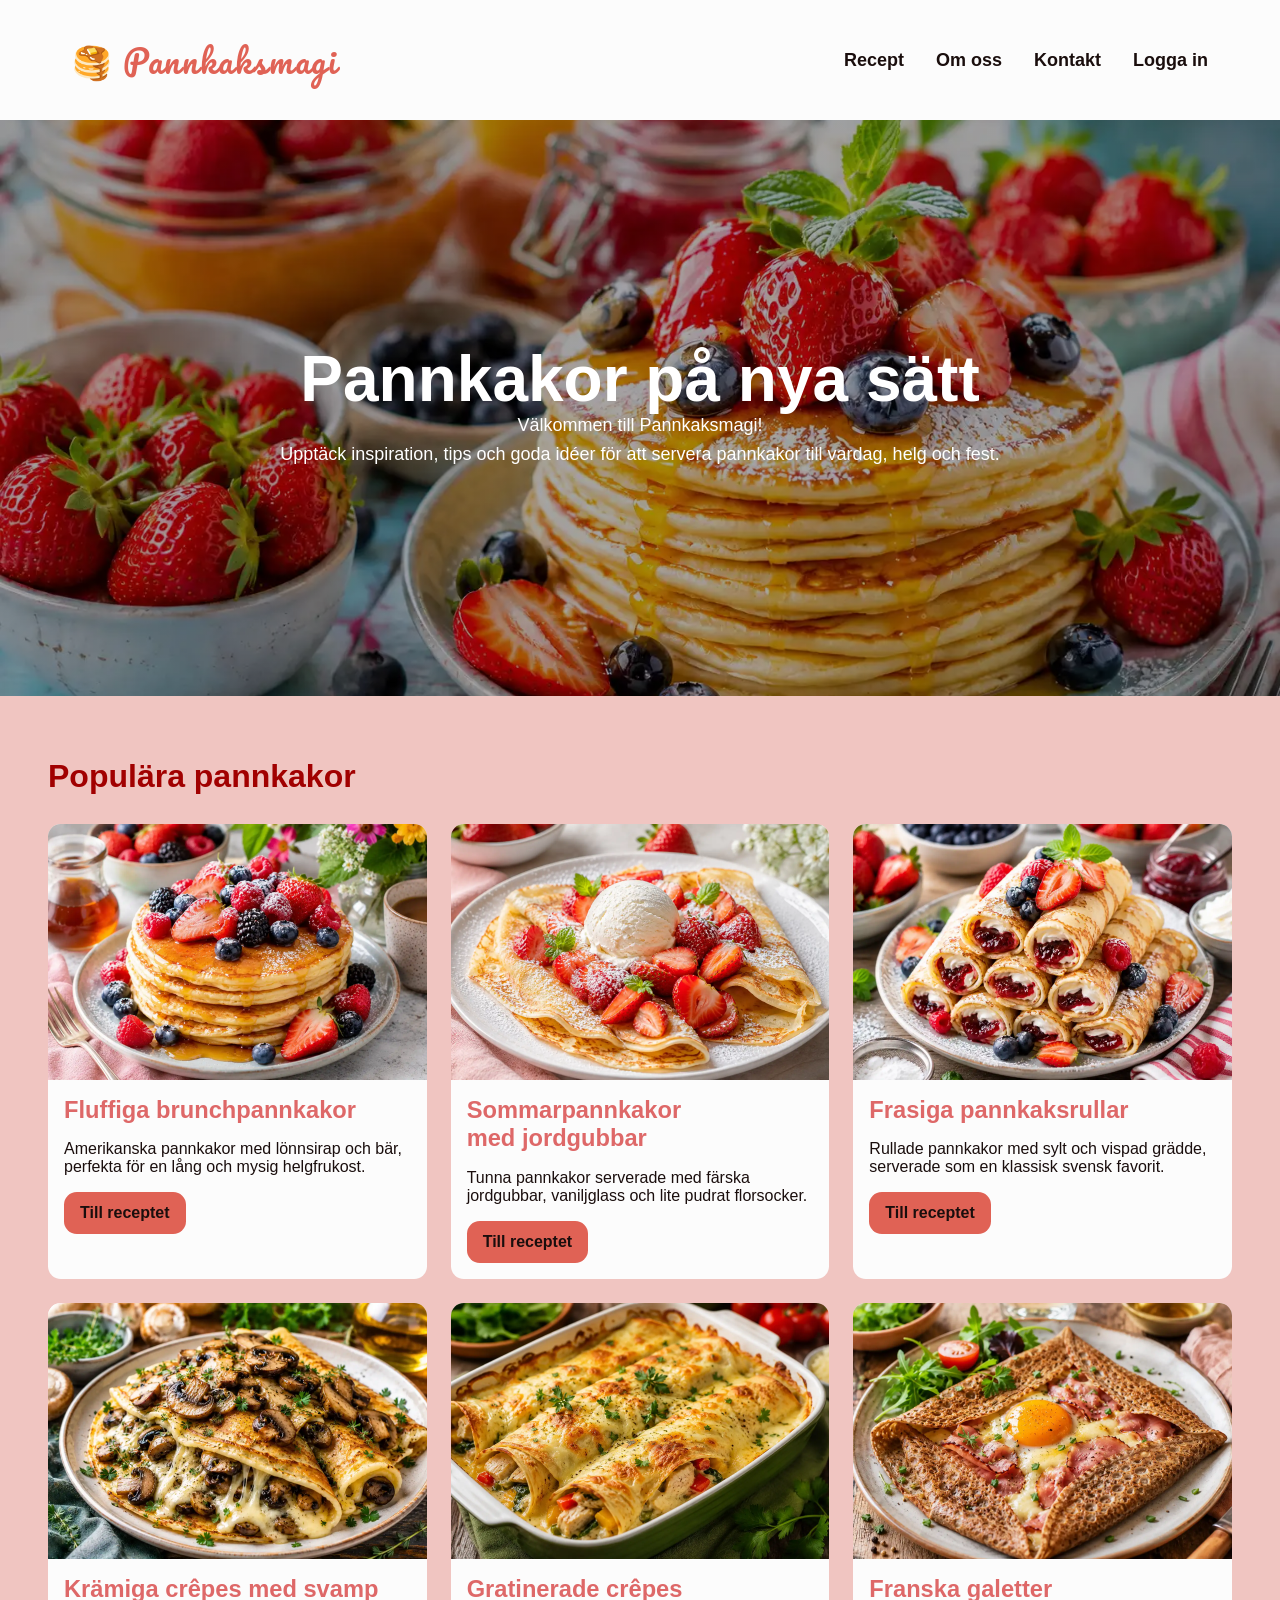
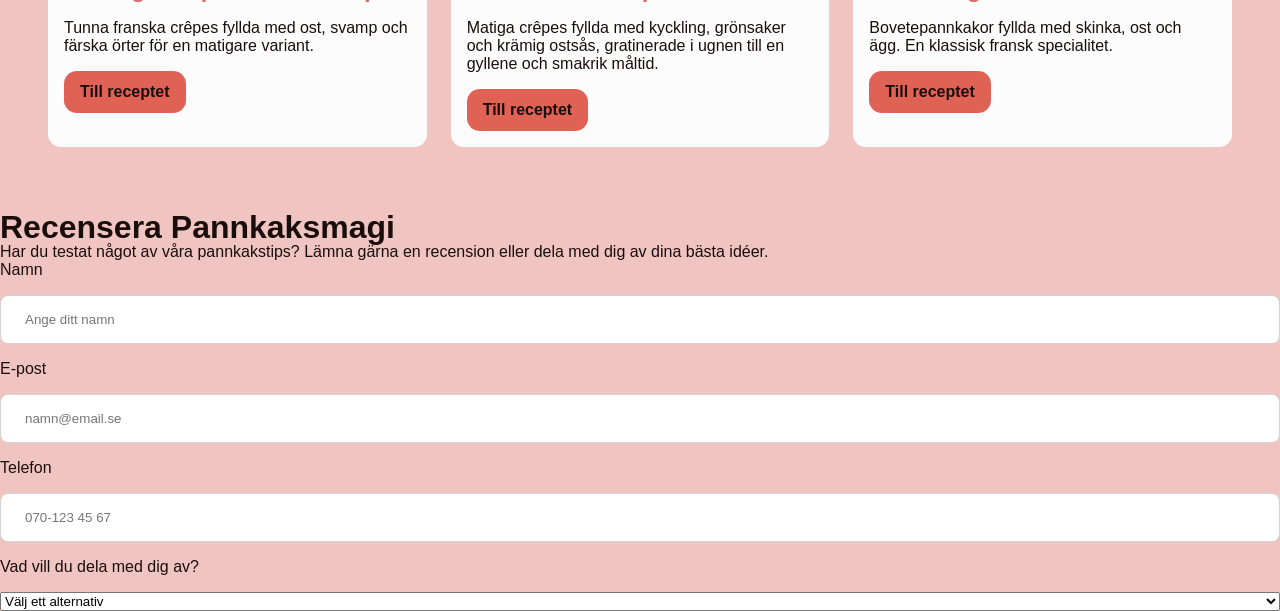
==== commit e64f63f7: "added label and option in form" ====
--- a/index.html
+++ b/index.html
@@ -74,7 +74,7 @@
                         <a class="card-button" href="recept.html">Till receptet</a>
                     </div>
                 </article>
-        
+                
                 <article class="recipe-card">
                     <img src="images/crêpes med svamp.webp" loading="lazy" alt="Crêpes fyllda med ost och svamp">
                     <div class="recipe-card__content">
@@ -83,16 +83,18 @@
                         <a class="card-button" href="recept.html">Till receptet</a>
                     </div>
                 </article>
-        
+                
                 <article class="recipe-card">
-                    <img src="images/Gratinerade crêpes.webp" loading="lazy" alt="Gratinerade crêpes med kyckling, ostsås och grönsaker">
+                    <img src="images/Gratinerade crêpes.webp" loading="lazy"
+                        alt="Gratinerade crêpes med kyckling, ostsås och grönsaker">
                     <div class="recipe-card__content">
                         <h2>Gratinerade crêpes</h2>
-                        <p>Matiga crêpes fyllda med kyckling, grönsaker och krämig ostsås, gratinerade i ugnen till en gyllene och smakrik måltid.</p>
+                        <p>Matiga crêpes fyllda med kyckling, grönsaker och krämig ostsås, gratinerade i ugnen till en gyllene och
+                            smakrik måltid.</p>
                         <a class="card-button" href="recept.html">Till receptet</a>
                     </div>
                 </article>
-        
+                
                 <article class="recipe-card">
                     <img src="images/Franska galetter.webp" loading="lazy" alt="Franska galetter med skinka, ost och ägg">
                     <div class="recipe-card__content">
@@ -101,8 +103,40 @@
                         <a class="card-button" href="recept.html">Till receptet</a>
                     </div>
                 </article>
-            </div>
-        </section>
+                </div>
+                </section>
+                
+                <section class="review-section">
+                    <h2>Recensera Pannkaksmagi</h2>
+                
+                    <p>
+                        Har du testat något av våra pannkakstips?
+                        Lämna gärna en recension eller dela med dig av dina bästa idéer.
+                    </p>
+                
+                    <form class="review-form">
+                    
+                        <label for="name">Namn</label>
+                        <input type="text" id="name" name="name" placeholder="Ange ditt namn" required>
+                    
+                        <label for="email">E-post</label>
+                        <input type="email" id="email" name="email" placeholder="namn@email.se" required>
+                    
+                        <label for="phone">Telefon</label>
+                        <input type="tel" id="phone" name="phone" placeholder="070-123 45 67">
+                    
+                        <label for="category">Vad vill du dela med dig av?</label>
+                        <select id="category" name="category">
+                            <option value="" disabled selected>Välj ett alternativ</option>
+                            <option value="recipe">Recept</option>
+                            <option value="tip">Pannkakstips</option>
+                            <option value="review">Recension</option>
+                            <option value="contact">Kontakt</option>
+                        </select>
+                    
+                    </form>
+                </section>
+
     </main>
 </body>
 
--- a/style.css
+++ b/style.css
@@ -91,26 +91,28 @@
   /* --image-height: 467px; */
 
 
+
   /* main color system in oklch */
 
-  --color-brand: oklch(65% 0.16 28);
-  /* --color-brand: oklch(45% 0.18 28); */
-  --color-background: oklch(86% 0.05 25);
-  --color-surface: oklch(99% 0.01 25);
-  --color-text: oklch(18% 0.02 25);
+  /* 65%=ljushet 0.16=färgstyrka (chroma) 28=färgton (hue) */
+  --color-brand: oklch(65% 0.16 28);  /* Primärfärg i OKLCH-format som används för logga, rubriker och knappar */
+  --color-background: oklch(86% 0.05 25);  /* Ljus bakgrundsfärg för sidan */  
+  --color-surface: oklch(99% 0.01 25);  /* Nästan vit färg för kort och innehållsytor */
+  --color-text: oklch(18% 0.02 25); /* Mörk textfärg för god läsbarhet */
 
   /* colors created from main brand color */
-  --color-brand-light: color-mix(in oklch, var(--color-brand), white 35%);
-  --color-brand-dark: color-mix(in oklch, var(--color-brand), black 20%);
-  --color-brand-soft: color-mix(in oklch, var(--color-brand), white 80%);
+  --color-brand-light: color-mix(in oklch, var(--color-brand), white 35%); /* Ljusare variant av huvudfärgen vid hover på nav-links a  */
+  --color-brand-dark: color-mix(in oklch, var(--color-brand), black 20%); /* Mörkare variant av huvudfärgen vid hover på knappar */
+  /* --color-brand-soft: color-mix(in oklch, var(--color-brand), white 80%); */
   
   /* --color-intro-bg: color-mix(in oklch, lightgray 60%, var(--color-brand) 1%);  */
 
   /* card-button */
-  --button-bg: var(--color-brand);
+  /* --button-bg: var(--color-brand);
   --button-bg: color-mix(in oklch, var(--color-brand), white 20%);
-  --button-bg-hover: color-mix(in oklch, var(--button-bg), black 10%);
-  /* --button-text: contrast-color(var(--button-bg), white, black); fungerar inte i min webbläsare */
+  --button-bg-hover: color-mix(in oklch, var(--button-bg), black 10%); */
+  
+  /* --button-text: contrast-color(var(--button-bg), white, black); */
 
 }
 
@@ -279,7 +281,7 @@
 
 .navbar {
   max-inline-size: 1280px;  /*istället för max-width */
-  margin-inline: auto;  /*för att centrera innehållet horisontellt */
+  margin-inline: auto;  /* centrera innehållet horisontellt */
   position: relative;
   display: flex;
   justify-content: space-between;
@@ -291,11 +293,10 @@
 .recipe,
 .popular-section,
 .navbar {
-  max-inline-size: min(100%, 1280px); /*använd aldrig mer än 1280px men låt passa mindre skärmar */
+  max-inline-size: min(100%, 1280px); /*används inte mer än 1280px, anpassar till mindre skärmar */
 }
 
 .logo,
-.login-button,
 .nav-links a,
 .card-button {
   text-decoration: none;
@@ -316,6 +317,13 @@
 h1,
 .popular-section > h2 {
   color: var(--color-brand);
+}
+
+.logo:hover {
+  background-color: var(--color-brand);
+  color: contrast-color(var(--color-brand), white, black); /* Väljer automatiskt vit eller svart text beroende på bakgrundens kontrast */
+  padding-inline: 0.5rem;
+  border-radius: 0.5rem;
 }
 
 /* hide checkbox */
@@ -350,7 +358,7 @@
   color: var(--color-text);
 
   &:hover {
-    color: var(--color-brand);
+    color: var(--color-brand-light);
   }
 }
 
@@ -366,19 +374,13 @@
   display: flex;
 }
 
-.login-button {
-  /* flex: 1; */
+/* .login-button {
   display: flex;
   justify-content: flex-end;
   color: var(--color-primary);
-  font-weight: 700;
+  font-weight: var(--font-weight-bold);
   text-decoration: none;
-  /* flex: 1;
-  display: flex;
-  justify-content: flex-end;
-  color: var(--color-primary);
-  font-weight: var(--font-weight-bold); */
-}
+} */
 
 .home-hero {
   min-block-size: clamp(24rem, 60vw, 36rem); /* Hero-sektions höjd: minst 24rem, växer med viewporten, max 36rem */
@@ -461,11 +463,11 @@
   font-weight: var(--font-weight-bold);
   border-radius: .8rem;
 
-  background-color: var(--button-bg);
+  background-color: var(--color-brand);
   color: var(--button-text);
 
   &:hover {
-    background-color: var(--button-bg);
+    background-color: var(--color-brand-dark);
     color: white;
   }
 }
@@ -477,6 +479,24 @@
   line-height: 1.2;
   margin-block: 0;
 }
+
+.review-form {
+  display: flex;
+  flex-direction: column;
+  gap: 1rem;
+}
+
+.review-form input {
+  padding-block: var(--spacing-small);  /* Logical properties för responsiv och flexibel spacing */
+  padding-inline: var(--spacing-medium);
+
+  border: 1px solid lightgray;
+  border-radius: 0.5rem;
+}
+
+
+
+
 
 @media (min-width: 768px) {
   /* .hero {
@@ -536,15 +556,15 @@
     border: 1px solid var(--color-white);
   } */
 
-  .content {
+  /* .content {
     padding:     
     var(--spacing-large)
     var(--spacing-large)  
     var(--spacing-xlarge) 
     var(--spacing-large) ;
-    /* padding: 3rem 3rem 4rem 3rem; */
-    /* padding: 48px 48px 64px 48px; */
-  }
+    padding: 3rem 3rem 4rem 3rem;
+    padding: 48px 48px 64px 48px;
+  } */
 
   .intro {
     flex-direction: column;
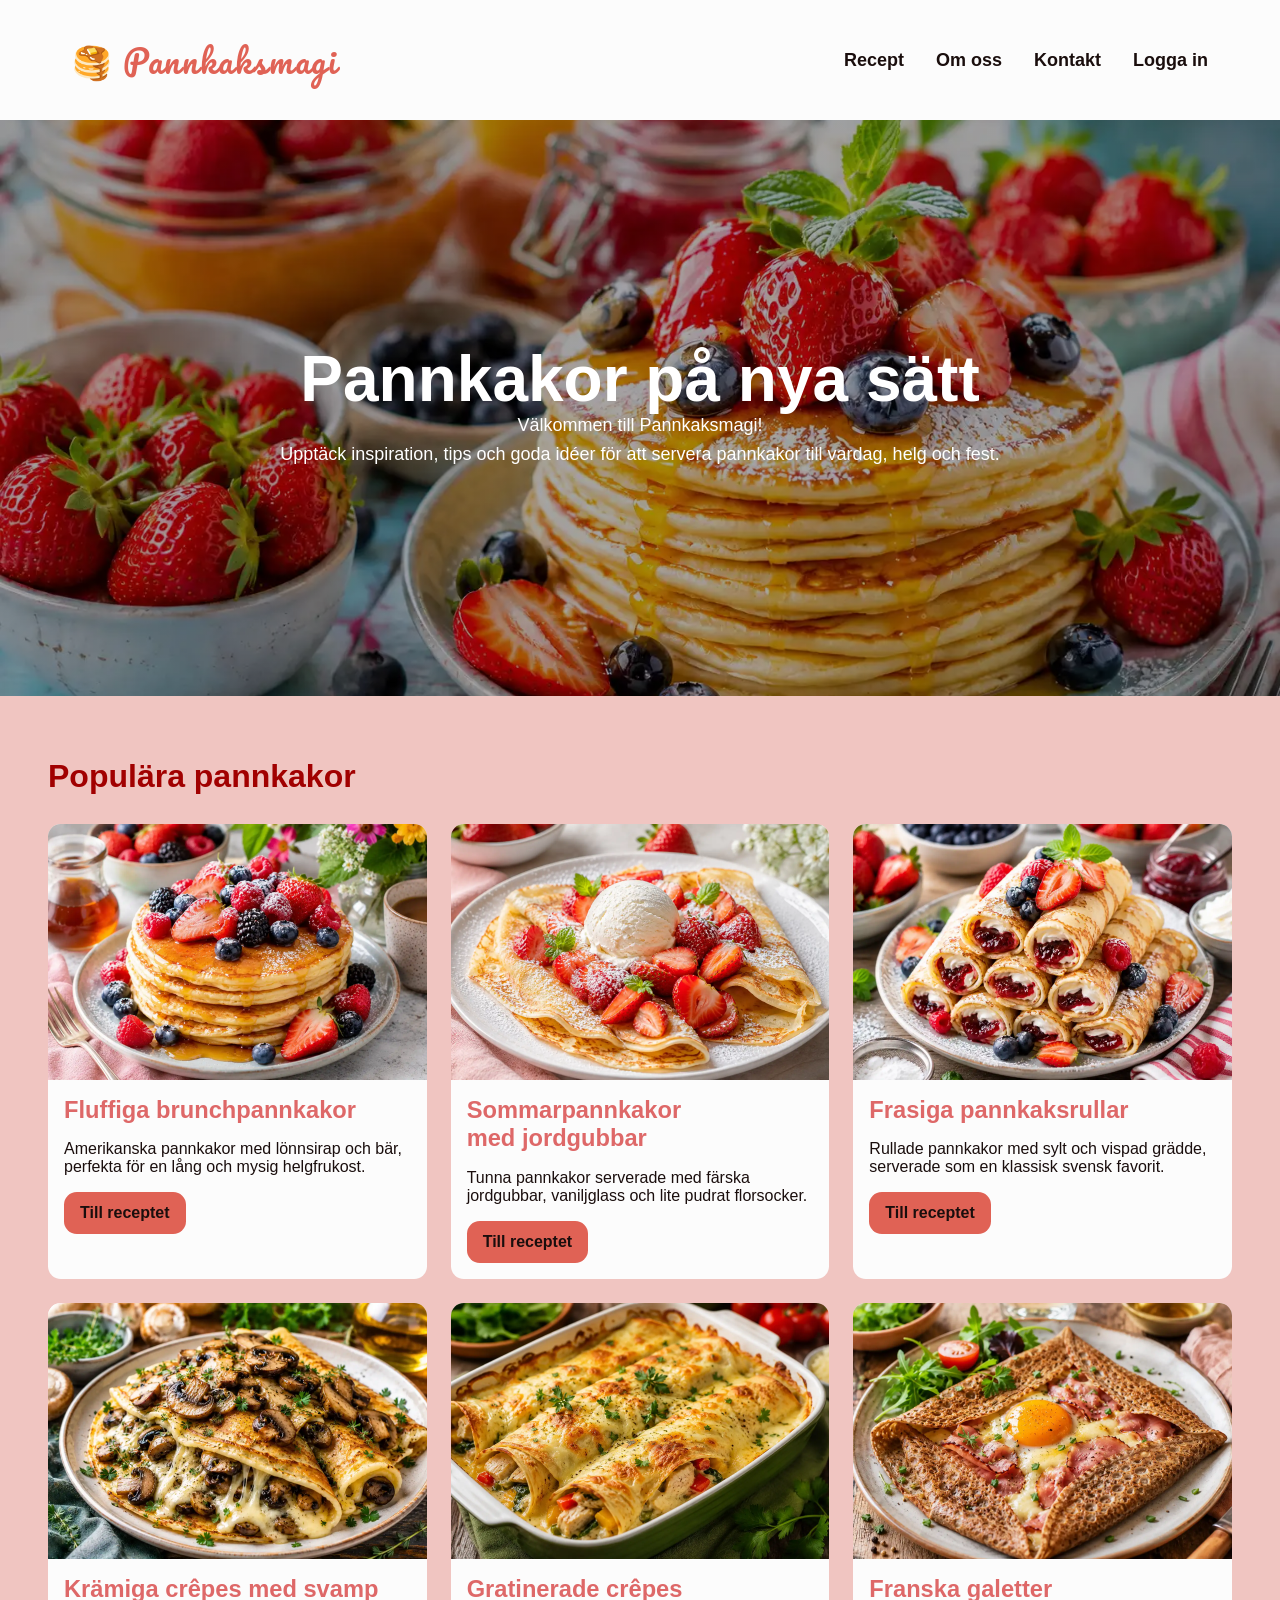
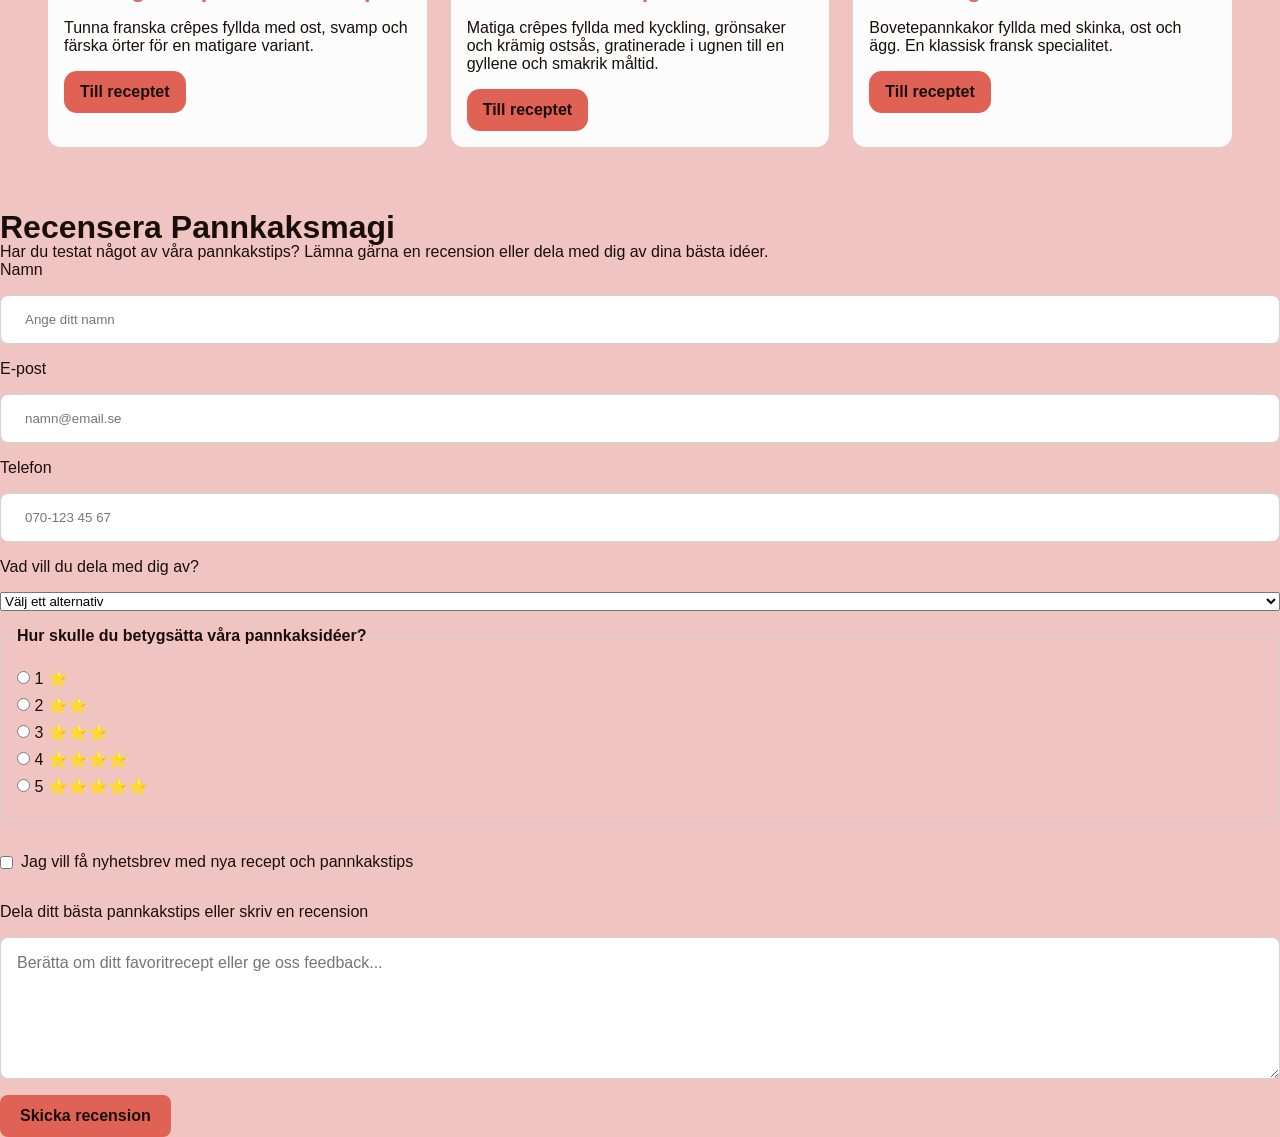
==== commit 4344e8b4: "added more style css" ====
--- a/index.html
+++ b/index.html
@@ -46,26 +46,28 @@
 
         <section class="popular-section">
             <h2>Populära pannkakor</h2>
-        
+
             <div class="card-grid">
                 <article class="recipe-card">
-                    <img src="images/fluffiga-amerikanska.webp" loading="lazy" alt="Amerikanska pannkakor med sirap och bär">
+                    <img src="images/fluffiga-amerikanska.webp" loading="lazy"
+                        alt="Amerikanska pannkakor med sirap och bär">
                     <div class="recipe-card__content">
                         <h2>Fluffiga brunchpannkakor</h2>
                         <p>Amerikanska pannkakor med lönnsirap och bär, perfekta för en lång och mysig helgfrukost.</p>
                         <a class="card-button" href="recept.html">Till receptet</a>
                     </div>
                 </article>
-        
+
                 <article class="recipe-card">
-                    <img src="images/sommar-jordgubb.webp" loading="lazy" alt="Tunna pannkakor med glass och jordgubbar">
+                    <img src="images/sommar-jordgubb.webp" loading="lazy"
+                        alt="Tunna pannkakor med glass och jordgubbar">
                     <div class="recipe-card__content">
                         <h2>Sommarpannkakor med jordgubbar</h2>
                         <p>Tunna pannkakor serverade med färska jordgubbar, vaniljglass och lite pudrat florsocker.</p>
                         <a class="card-button" href="recept.html">Till receptet</a>
                     </div>
                 </article>
-        
+
                 <article class="recipe-card">
                     <img src="images/pannkaksrullar.webp" loading="lazy" alt="Rullade pannkakor med sylt och grädde">
                     <div class="recipe-card__content">
@@ -74,7 +76,7 @@
                         <a class="card-button" href="recept.html">Till receptet</a>
                     </div>
                 </article>
-                
+
                 <article class="recipe-card">
                     <img src="images/crêpes med svamp.webp" loading="lazy" alt="Crêpes fyllda med ost och svamp">
                     <div class="recipe-card__content">
@@ -83,59 +85,109 @@
                         <a class="card-button" href="recept.html">Till receptet</a>
                     </div>
                 </article>
-                
+
                 <article class="recipe-card">
                     <img src="images/Gratinerade crêpes.webp" loading="lazy"
                         alt="Gratinerade crêpes med kyckling, ostsås och grönsaker">
                     <div class="recipe-card__content">
                         <h2>Gratinerade crêpes</h2>
-                        <p>Matiga crêpes fyllda med kyckling, grönsaker och krämig ostsås, gratinerade i ugnen till en gyllene och
+                        <p>Matiga crêpes fyllda med kyckling, grönsaker och krämig ostsås, gratinerade i ugnen till en
+                            gyllene och
                             smakrik måltid.</p>
                         <a class="card-button" href="recept.html">Till receptet</a>
                     </div>
                 </article>
-                
+
                 <article class="recipe-card">
-                    <img src="images/Franska galetter.webp" loading="lazy" alt="Franska galetter med skinka, ost och ägg">
+                    <img src="images/Franska galetter.webp" loading="lazy"
+                        alt="Franska galetter med skinka, ost och ägg">
                     <div class="recipe-card__content">
                         <h2>Franska galetter</h2>
                         <p>Bovetepannkakor fyllda med skinka, ost och ägg. En klassisk fransk specialitet.</p>
                         <a class="card-button" href="recept.html">Till receptet</a>
                     </div>
                 </article>
-                </div>
-                </section>
-                
-                <section class="review-section">
-                    <h2>Recensera Pannkaksmagi</h2>
-                
-                    <p>
-                        Har du testat något av våra pannkakstips?
-                        Lämna gärna en recension eller dela med dig av dina bästa idéer.
-                    </p>
-                
-                    <form class="review-form">
-                    
-                        <label for="name">Namn</label>
-                        <input type="text" id="name" name="name" placeholder="Ange ditt namn" required>
-                    
-                        <label for="email">E-post</label>
-                        <input type="email" id="email" name="email" placeholder="namn@email.se" required>
-                    
-                        <label for="phone">Telefon</label>
-                        <input type="tel" id="phone" name="phone" placeholder="070-123 45 67">
-                    
-                        <label for="category">Vad vill du dela med dig av?</label>
-                        <select id="category" name="category">
-                            <option value="" disabled selected>Välj ett alternativ</option>
-                            <option value="recipe">Recept</option>
-                            <option value="tip">Pannkakstips</option>
-                            <option value="review">Recension</option>
-                            <option value="contact">Kontakt</option>
-                        </select>
-                    
-                    </form>
-                </section>
+            </div>
+        </section>
+
+        <section class="review-section">
+            <h2>Recensera Pannkaksmagi</h2>
+
+            <p>
+                Har du testat något av våra pannkakstips?
+                Lämna gärna en recension eller dela med dig av dina bästa idéer.
+            </p>
+
+            <form class="review-form">
+
+                <label for="name">Namn</label>
+                <input type="text" id="name" name="name" placeholder="Ange ditt namn" required>
+
+                <label for="email">E-post</label>
+                <input type="email" id="email" name="email" placeholder="namn@email.se" required>
+
+                <label for="phone">Telefon</label>
+                <input type="tel" id="phone" name="phone" placeholder="070-123 45 67">
+
+                <label for="category">Vad vill du dela med dig av?</label>
+
+                <select id="category" name="category">
+                    <option value="" disabled selected>Välj ett alternativ</option>
+                    <option value="recipe">Recept</option>
+                    <option value="tip">Pannkakstips</option>
+                    <option value="review">Recension</option>
+                    <option value="contact">Kontakt</option>
+                </select>
+
+                <!-- Radio buttons -->
+                <fieldset>
+                    <legend>Hur skulle du betygsätta våra pannkaksidéer?</legend>
+
+                    <label>
+                        <input type="radio" name="rating" value="1">
+                        1 ⭐
+                    </label>
+
+                    <label>
+                        <input type="radio" name="rating" value="2">
+                        2 ⭐⭐
+                    </label>
+
+                    <label>
+                        <input type="radio" name="rating" value="3">
+                        3 ⭐⭐⭐
+                    </label>
+
+                    <label>
+                        <input type="radio" name="rating" value="4">
+                        4 ⭐⭐⭐⭐
+                    </label>
+
+                    <label>
+                        <input type="radio" name="rating" value="5">
+                        5 ⭐⭐⭐⭐⭐
+                    </label>
+                </fieldset>
+
+                <!-- Valfri prenumeration på nyhetsbrev -->
+                <label class="checkbox-label">
+                    <input type="checkbox" name="newsletter">
+                    Jag vill få nyhetsbrev med nya recept och pannkakstips
+                </label>
+
+                <label for="message">
+                    Dela ditt bästa pannkakstips eller skriv en recension
+                </label>
+
+                <textarea id="message" name="message" rows="6"
+                    placeholder="Berätta om ditt favoritrecept eller ge oss feedback..."></textarea>
+
+                <button type="submit" class="form-button">
+                    Skicka recension
+                </button>
+
+            </form>
+        </section>
 
     </main>
 </body>
--- a/style.css
+++ b/style.css
@@ -494,6 +494,64 @@
   border-radius: 0.5rem;
 }
 
+.review-form fieldset {   /* Samlar radioknappar i en semantisk grupp */
+  border: 1px solid lightgray;
+  border-radius: 0.5rem;
+
+  padding-block: 1rem;
+  padding-inline: 1rem;
+}
+
+.review-form legend {
+  font-weight: 700;
+}
+
+.review-form fieldset label {
+  display: block;
+  margin-block: 0.5rem;
+}
+
+.checkbox-label {   /* Layout för checkbox och tillhörande text */
+  display: flex;
+  align-items: center;
+  gap: 0.5rem;
+  margin-block: 1rem;
+}
+
+.review-form textarea {   /* Textfält för recensioner och pannkakstips */
+  padding-block: 1rem;
+  padding-inline: 1rem;
+
+  border: 1px solid lightgray;
+  border-radius: 0.5rem;
+
+  font: inherit;
+
+  resize: vertical;   /* Göra rutan högre */
+}
+
+/* Submit-knapp med OKLCH-färg och hover-effekt */
+.form-button {
+  align-self: flex-start;
+
+  background-color: var(--color-brand);
+  color: contrast-color(var(--color-brand), white, black);
+
+  padding-block: 0.75rem;
+  padding-inline: 1.25rem;
+
+  border: none;
+  border-radius: 0.5rem;
+
+  font: inherit;
+  font-weight: var(--font-weight-bold);
+  cursor: pointer;
+
+  &:hover {
+    background-color: var(--color-brand-dark);
+  }
+}
+
 
 
 
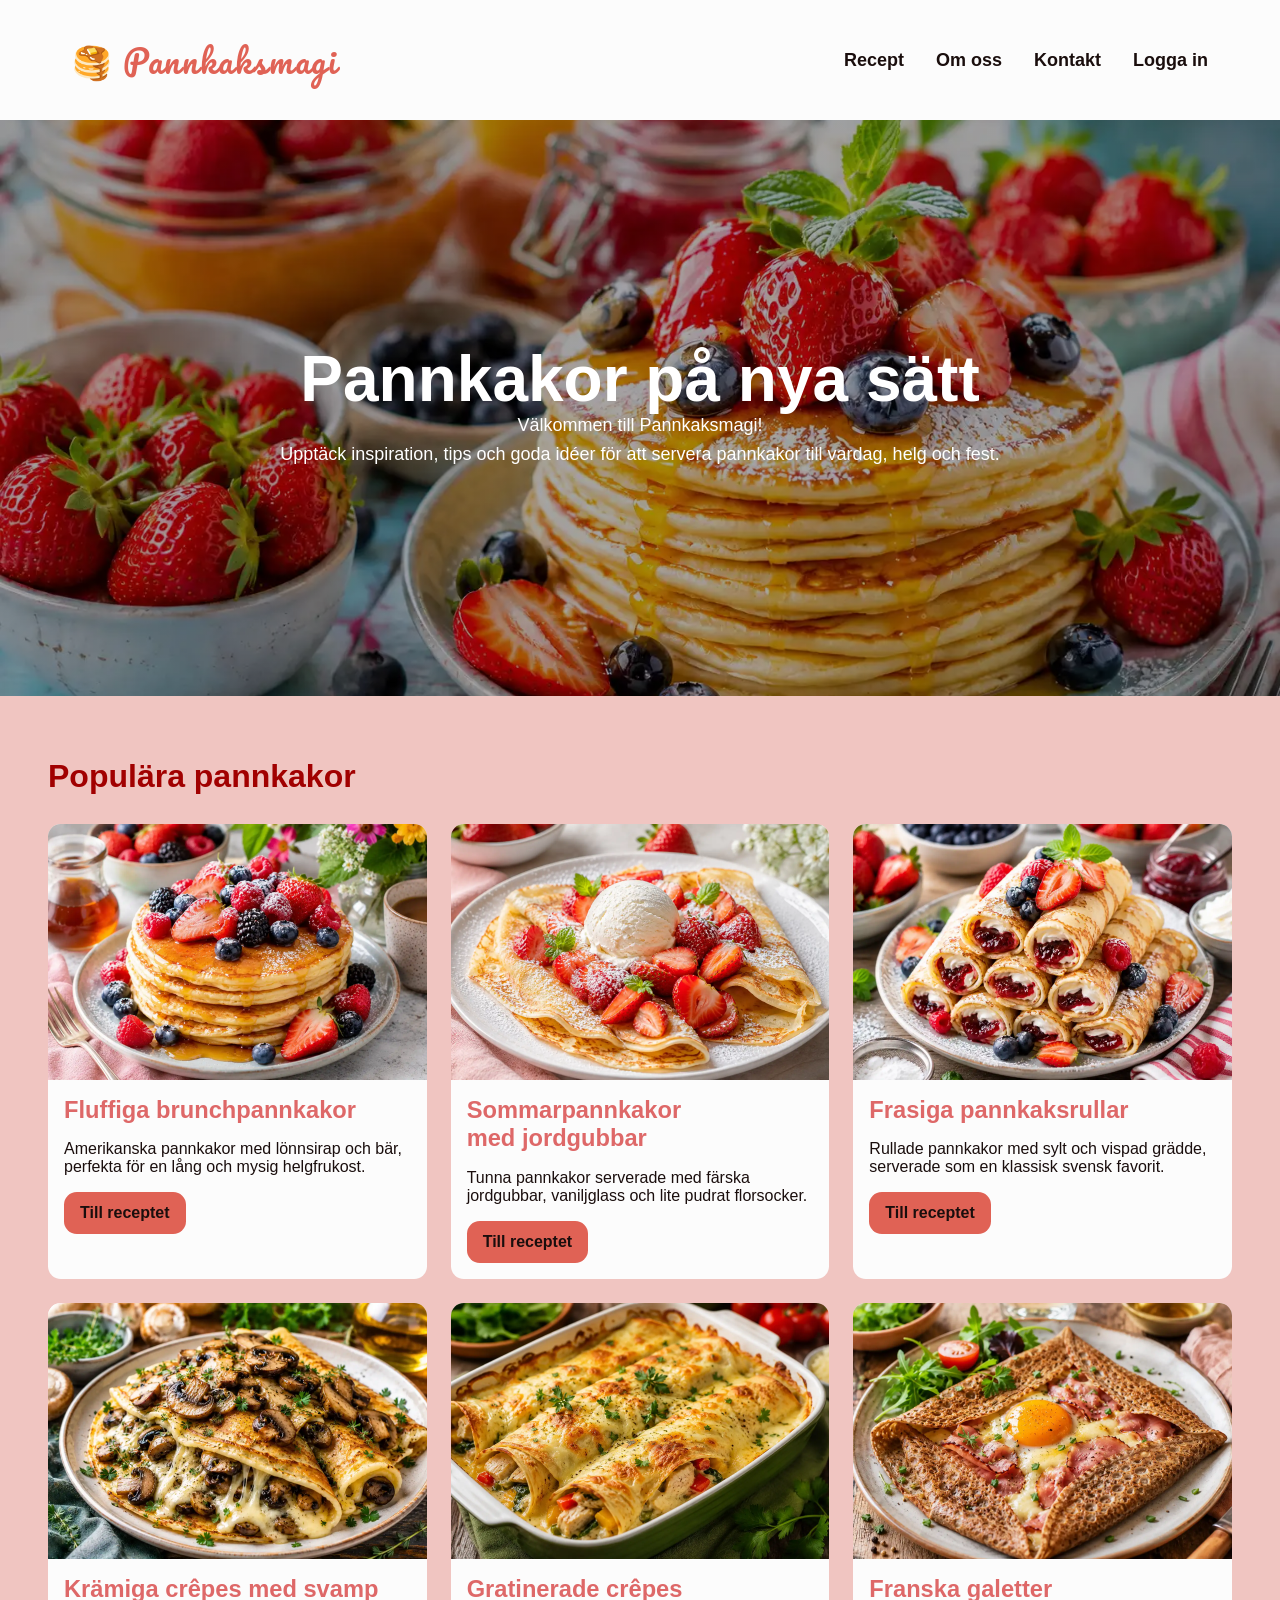
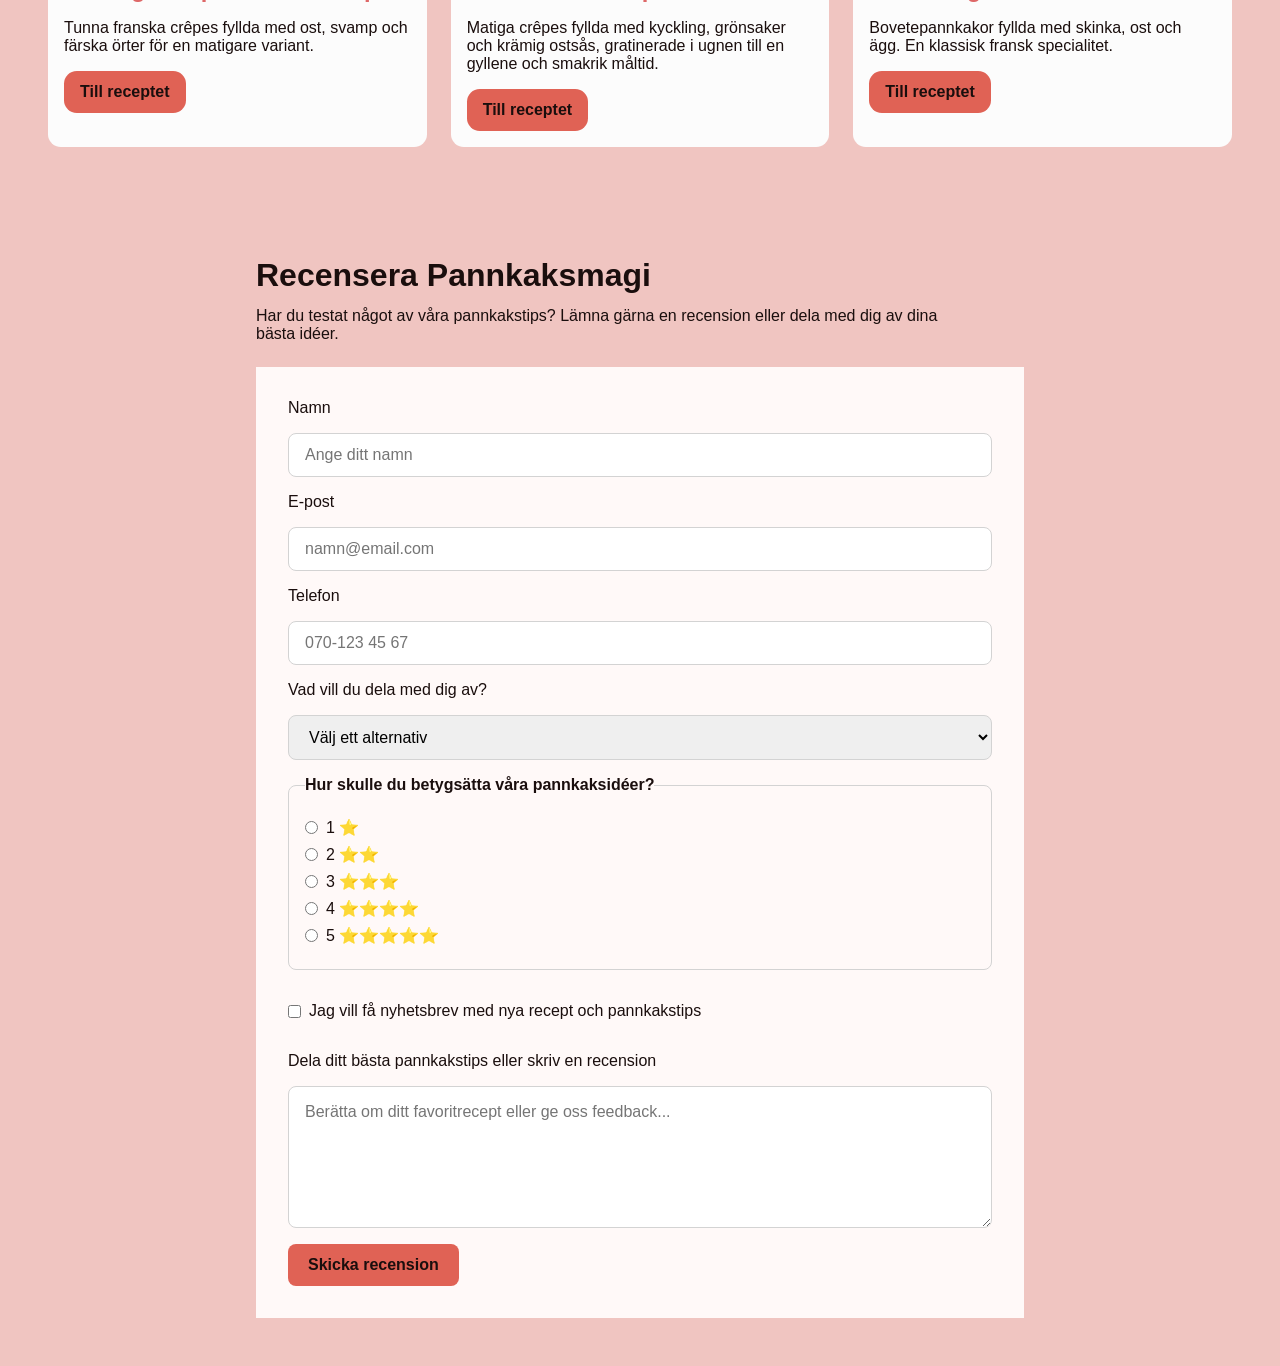
==== commit 21a40c1c: "added checkbox style" ====
--- a/index.html
+++ b/index.html
@@ -124,7 +124,7 @@
                 <input type="text" id="name" name="name" placeholder="Ange ditt namn" required>
 
                 <label for="email">E-post</label>
-                <input type="email" id="email" name="email" placeholder="namn@email.se" required>
+                <input type="email" id="email" name="email" placeholder="namn@email.com" required>
 
                 <label for="phone">Telefon</label>
                 <input type="tel" id="phone" name="phone" placeholder="070-123 45 67">
--- a/style.css
+++ b/style.css
@@ -480,18 +480,43 @@
   margin-block: 0;
 }
 
+/* Form */
+
+.review-section {   /* Begränsar formulärets bredd och centrerar det */
+  max-inline-size: 50rem;
+  margin-inline: auto;
+
+  padding-block: 3rem;
+  padding-inline: 1rem;
+}
+
+.review-section h2 {
+  margin-block-end: 1rem;   /* Lägger till marginal under rubriken */
+}
+
+.review-section p {
+  /* margin-block-start: 0; */
+  margin-block-end: 1.5rem; /* Skapar mer luft mellan beskrivningstexten och formuläret */
+}
+
 .review-form {
+  background-color: var(--color-surface);
   display: flex;
   flex-direction: column;
+  padding-block: 2rem;
+  padding-inline: 2rem;
   gap: 1rem;
 }
 
-.review-form input {
-  padding-block: var(--spacing-small);  /* Logical properties för responsiv och flexibel spacing */
-  padding-inline: var(--spacing-medium);
-
+.review-form input:not([type="radio"]):not([type="checkbox"]), /* Stylar alla input-fält utom radio-knappar och checkboxar */ 
+.review-form select,
+.review-form textarea {
+  inline-size: 100%;    /* Elementet fyller hela den tillgängliga bredden */
+  padding-block: 0.75rem;
+  padding-inline: 1rem;
   border: 1px solid lightgray;
   border-radius: 0.5rem;
+  font: inherit;
 }
 
 .review-form fieldset {   /* Samlar radioknappar i en semantisk grupp */
@@ -500,16 +525,20 @@
 
   padding-block: 1rem;
   padding-inline: 1rem;
+  background-color: var(--color-surface);
 }
 
 .review-form legend {
   font-weight: 700;
 }
 
-.review-form fieldset label {
-  display: block;
+.review-form fieldset label { 
+  display: flex;
+  align-items: center;
+  gap: 0.5rem;
   margin-block: 0.5rem;
 }
+
 
 .checkbox-label {   /* Layout för checkbox och tillhörande text */
   display: flex;
@@ -551,8 +580,6 @@
     background-color: var(--color-brand-dark);
   }
 }
-
-
 
 
 
